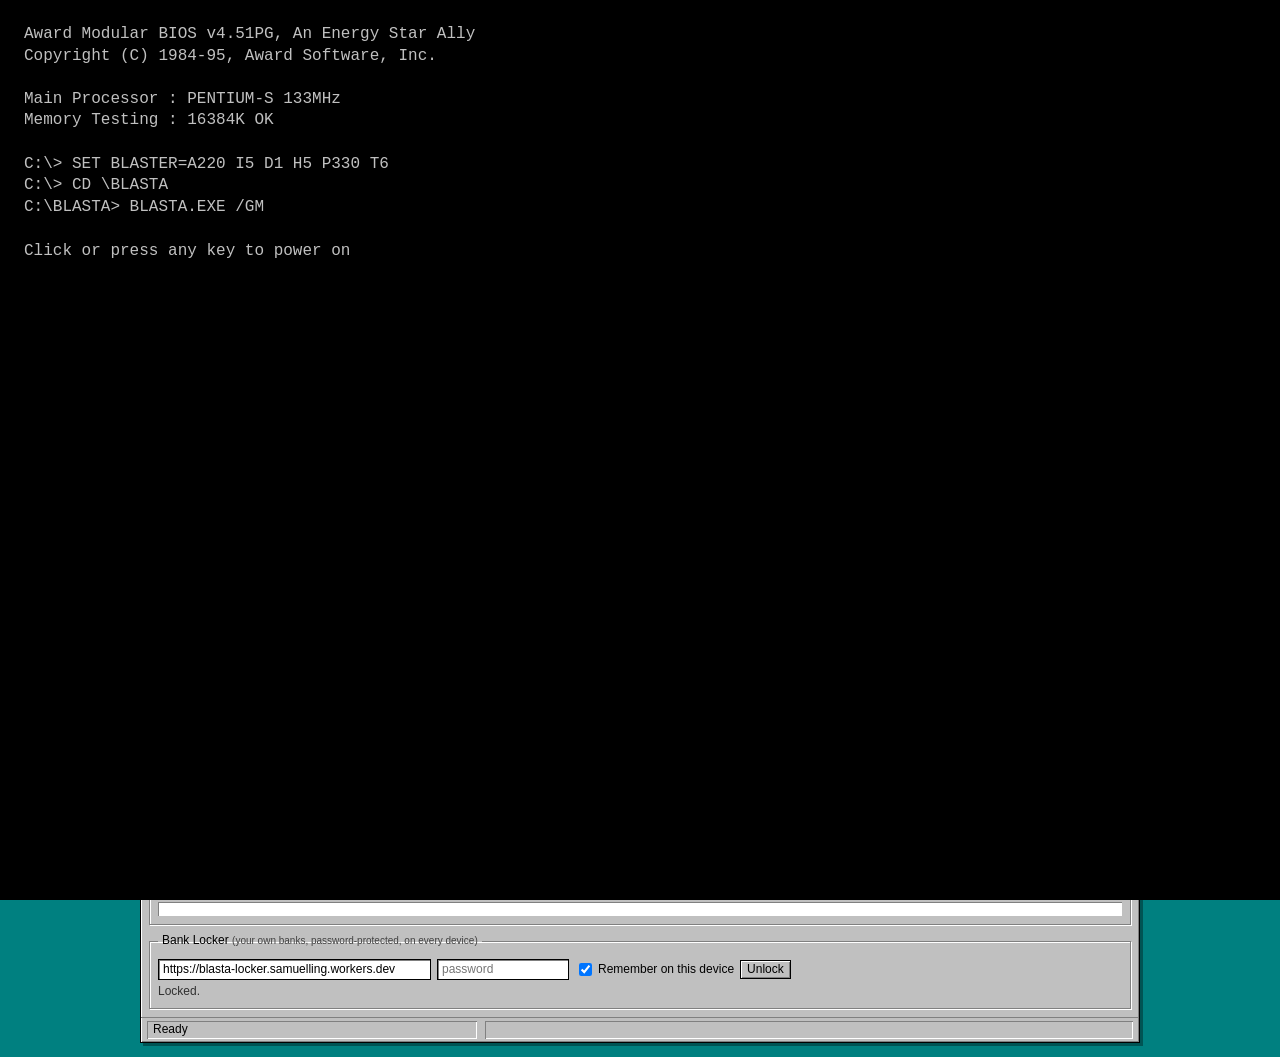
==== apps/blasta/index.html @ db553178 "RetroSynths skeleton: Blasta app, shared machine host, interface, test harness Co-Authored-By: Claud" ====
<!DOCTYPE html>
<html lang="en">
<head>
<meta charset="utf-8">
<meta name="viewport" content="width=device-width, initial-scale=1">
<title>Blasta — General MIDI Time Machine</title>
<link rel="stylesheet" href="css/style.css">
<link rel="icon" href="data:image/svg+xml,%3Csvg xmlns=%22http://www.w3.org/2000/svg%22 viewBox=%220 0 16 16%22%3E%3Crect width=%2216%22 height=%2211%22 fill=%22%231f6b35%22/%3E%3Crect x=%222%22 y=%222%22 width=%227%22 height=%225%22 fill=%22%23111%22/%3E%3Crect x=%222%22 y=%2211%22 width=%2212%22 height=%223%22 fill=%22%23d9a52b%22/%3E%3C/svg%3E">
</head>
<body>

<div id="boot">
  <pre id="bootText"></pre>
  <div id="bootHint">Click or press any key to power on</div>
</div>

<div id="desktop">
  <div class="window" id="win">
    <div class="titlebar">
      <span class="sysbox" title="Blasta">&#9644;</span>
      <span class="title">Blasta — General MIDI Time Machine</span>
      <span class="tbtn">&#9660;</span><span class="tbtn">&#9650;</span>
    </div>
    <div class="menubar">
      <label class="menu" for="fileMidi"><u>F</u>ile…</label>
      <span class="menu" id="menuDemo"><u>D</u>emo</span>
      <span class="menu" id="menuPanic"><u>P</u>anic</span>
      <span class="menu" id="menuAbout"><u>H</u>elp</span>
      <input type="file" id="fileMidi" accept=".mid,.midi,.rmi,.kar" hidden>
    </div>

    <div class="body">
      <!-- ERA -->
      <fieldset class="group era">
        <legend>Sound card</legend>
        <div class="era-top">
          <div class="isa" id="isa">
            <div class="pcb">
              <div class="chip" id="chipLabel">YMF262</div>
              <div class="chip small" id="chip2"></div>
              <div class="jack"></div><div class="jack"></div>
              <div class="silk" id="silk">SOUND BLASTER 16</div>
            </div>
            <div class="edge"></div>
          </div>
          <div class="era-info">
            <div class="era-card" id="eraCard">Sound Blaster 16 · Windows 3.1</div>
            <div class="era-chip" id="eraChip">Yamaha YMF262 · OPL3 · 1992</div>
            <div class="era-spec" id="eraSpec"></div>
            <div class="era-mix" id="eraMix"></div>
          </div>
        </div>
        <input type="range" id="era" min="0" max="3" step="0.01" value="1">
        <div class="ticks">
          <button data-era="0">AdLib<br><small>1989</small></button>
          <button data-era="1">SB16<br><small>1992</small></button>
          <button data-era="2">AWE32<br><small>1994</small></button>
          <button data-era="3">Live!<br><small>1998</small></button>
        </div>
      </fieldset>

      <!-- TRANSPORT -->
      <fieldset class="group transport">
        <legend>Media Player</legend>
        <div class="row">
          <button class="btn" id="btnPlay" title="Play / Pause">&#9654;</button>
          <button class="btn" id="btnStop" title="Stop">&#9632;</button>
          <label class="btn" for="fileMidi" title="Open MIDI file">Open…</label>
          <button class="btn" id="btnDemo">Demo</button>
          <label class="chk"><input type="checkbox" id="chkLoop"> Loop</label>
        </div>
        <div class="row">
          <input type="range" id="seek" min="0" max="1000" value="0">
        </div>
        <div class="row lcd">
          <span id="songTitle">No song loaded</span>
          <span id="songTime">00:00 / 00:00</span>
        </div>
      </fieldset>

      <!-- MIXER -->
      <fieldset class="group mixer">
        <legend>Channels <small>(click to mute · double-click to solo)</small></legend>
        <div id="channels"></div>
      </fieldset>

      <!-- SCOPE + MASTER -->
      <fieldset class="group scopebox">
        <legend>Output</legend>
        <canvas id="scope" width="512" height="96"></canvas>
        <div class="row">
          <label>Volume <input type="range" id="vol" min="0" max="1.5" step="0.01" value="0.8"></label>
          <label class="chk" title="DAC float quantisation is always on; this adds the analog output filter and hiss of the FM cards"><input type="checkbox" id="chkAnalog" checked> Analog grit</label>
        </div>
      </fieldset>

      <!-- KEYBOARD -->
      <fieldset class="group keys">
        <legend>Keyboard <small>(QWERTY: A W S E D F T G Y H U J K · Z/X octave)</small></legend>
        <div class="row">
          <label>Ch <select id="liveCh"></select></label>
          <label>Patch <select id="liveProg"></select></label>
          <label>MIDI in <select id="midiIn"><option value="">(click to enable)</option></select></label>
          <span id="octLabel">Oct 4</span>
        </div>
        <div id="piano"></div>
      </fieldset>

      <!-- BANKS -->
      <fieldset class="group banks">
        <legend>Sound banks</legend>
        <div class="bankrow">
          <span class="bk">FM (AdLib / SB16)</span>
          <span class="bstat" id="stFM">Blasta Original FM</span>
          <label class="btn small" for="fileOP2">Load .OP2…</label>
          <button class="btn small" id="btnFMReset" title="Forget your choice and go back to the site default">Default</button>
          <input type="file" id="fileOP2" accept=".op2" hidden>
        </div>
        <div class="bankrow">
          <span class="bk">AWE32 ROM</span>
          <span class="bstat" id="st2">loading…</span>
          <label class="btn small" for="fileSF2a">Load .SF2…</label>
          <button class="btn small" id="reset2" title="Forget your choice and go back to the site default">Default</button>
          <label class="chk" title="Squeeze the bank into AWE32-ROM shape: 22kHz mono, one velocity layer, sparse multisamples, short loops"><input type="checkbox" id="budget2" checked> ROM budget</label>
          <input type="file" id="fileSF2a" accept=".sf2" hidden>
        </div>
        <div class="bankrow">
          <span class="bk">Live! bank</span>
          <span class="bstat" id="st3">loading…</span>
          <label class="btn small" for="fileSF2b">Load .SF2…</label>
          <button class="btn small" id="reset3" title="Forget your choice and go back to the site default">Default</button>
          <label class="chk" title="Squeeze the bank into early-Live! shape: 32kHz, shorter attacks and loops"><input type="checkbox" id="budget3" checked> ROM budget</label>
          <input type="file" id="fileSF2b" accept=".sf2" hidden>
        </div>
        <div class="progress"><div id="progBar"></div></div>
      </fieldset>

      <!-- LOCKER -->
      <fieldset class="group locker">
        <legend>Bank Locker <small>(your own banks, password-protected, on every device)</small></legend>
        <form class="row" id="lkLogin" autocomplete="on">
          <input id="lkUrl" name="url" type="url" placeholder="https://blasta-locker.YOU.workers.dev" size="36" required>
          <input id="lkPw" name="password" type="password" placeholder="password" autocomplete="current-password" size="16" required>
          <label class="chk"><input type="checkbox" id="lkRemember" checked> Remember on this device</label>
          <button class="btn small" type="submit">Unlock</button>
        </form>
        <div id="lkOpen" hidden>
          <div class="row">
            <label class="btn small" for="lkFile">Upload…</label>
            <input type="file" id="lkFile" accept=".sf2,.op2" multiple hidden>
            <button class="btn small" id="lkRefresh" type="button">Refresh</button>
            <button class="btn small" id="lkLock" type="button">Lock</button>
            <button class="btn small" id="lkPublish" type="button" title="Make the banks in your slots the default sound for every visitor">Publish my slots as site default</button>
            <span id="lkInfo"></span>
          </div>
          <div id="lkList"></div>
        </div>
        <div id="shelf" hidden>
          <div class="shelfhead">Public banks <small>(read-only — load one into your own slots)</small></div>
          <div id="shelfList"></div>
        </div>
        <div class="lkstat" id="lkStat">Locked.</div>
      </fieldset>
    </div>

    <div class="statusbar">
      <span id="status">Ready</span>
      <span id="voices"></span>
    </div>
  </div>
</div>

<div id="about" class="dialog" hidden>
  <div class="window">
    <div class="titlebar"><span class="sysbox">&#9644;</span><span class="title">About Blasta</span></div>
    <div class="body about-body">
      <p><b>Blasta</b> plays General MIDI through four simulated generations of PC sound card. Drag the slider to age a song forward from AdLib FM to Sound Blaster Live!.</p>
      <p><b>FM eras</b> run a cycle-accurate YMF262 emulation (a JavaScript port of <a href="https://github.com/nukeykt/Nuked-OPL3" target="_blank" rel="noopener">Nuked OPL3</a> by Nuke.YKT, LGPL-2.1) at the chip's native 49,716 Hz. It is programmed through its registers like a period driver and fed through a 10-bit floating-point DAC model, with an original patch bank. You can load your own <code>.op2</code> bank (e.g. the free DMXOPL).</p>
      <p><b>Wavetable eras</b> use <a href="https://github.com/mrbumpy409/GeneralUser-GS" target="_blank" rel="noopener">GeneralUser GS</a> by S. Christian Collins (bundled locally under its license), burned down to an AWE32-ROM shape (22kHz mono, single velocity layer, sparse multisamples, tiny loops) or an early-Live! shape. Load your own <code>.sf2</code> into either slot — untick the budget box if it is already a period bank.</p>
      <p>Banks you load are <b>saved in this browser</b> and come back automatically next time. <b>Default</b> forgets them. Unlock your <b>Bank Locker</b> (a private Cloudflare store, see <code>locker/README.md</code>) and they're also uploaded behind your password and follow you to every device.</p>
      <p>Drop <code>.mid</code>, <code>.sf2</code> or <code>.op2</code> files anywhere on the window.</p>
      <p class="fine">No Creative, E-mu, Yamaha or Microsoft data is included. Sound Blaster, AWE32 and Live! are trademarks of Creative Technology; names are used only to describe the eras being evoked.</p>
      <div class="row right"><button class="btn" id="aboutOK">OK</button></div>
    </div>
  </div>
</div>

<script type="module" src="js/main.js"></script>
</body>
</html>
---- apps/blasta/css/style.css ----
[hidden] { display: none !important; }
:root {
  --face: #c0c0c0; --hi: #ffffff; --lo: #808080; --dk: #000000; --title: #000080;
  --desk: #008080; --lcd: #0c1a0c; --lcdfg: #4cff6a;
  --ui: "MS Sans Serif", "Microsoft Sans Serif", Tahoma, Verdana, "Segoe UI", sans-serif;
}
* { box-sizing: border-box; }
html, body { margin: 0; height: 100%; }
body { background: var(--desk); font: 12px/1.3 var(--ui); color: #000; -webkit-font-smoothing: none; }
button, select, input { font: inherit; }

/* ---------- boot ---------- */
#boot { position: fixed; inset: 0; background: #000; color: #c0c0c0; z-index: 100; padding: 24px; cursor: pointer;
  font: 16px/1.35 "Perfect DOS VGA 437", "Lucida Console", "Courier New", monospace; }
#boot pre { margin: 0; white-space: pre-wrap; font: inherit; }
#bootHint { margin-top: 1.4em; animation: blink 1s steps(1) infinite; }
@keyframes blink { 50% { opacity: 0; } }
#boot.gone { display: none; }

/* ---------- window chrome ---------- */
#desktop { min-height: 100%; padding: 14px; display: flex; justify-content: center; align-items: flex-start; }
.window { background: var(--face); border: 1px solid var(--dk); box-shadow: inset 1px 1px var(--hi), inset -1px -1px var(--lo), 3px 3px 0 rgba(0,0,0,.35);
  width: 100%; max-width: 1000px; }
.titlebar { background: var(--title); color: #fff; display: flex; align-items: center; height: 22px; font-weight: bold; user-select: none; }
.titlebar .title { flex: 1; text-align: center; letter-spacing: .3px; }
.sysbox, .tbtn { width: 22px; height: 20px; margin: 1px; background: var(--face); color: #000; display: inline-flex; align-items: center; justify-content: center;
  box-shadow: inset 1px 1px var(--hi), inset -1px -1px var(--lo); font-size: 10px; }
.menubar { background: #fff; border-bottom: 1px solid var(--dk); padding: 2px 4px; display: flex; gap: 2px; }
.menu { padding: 1px 8px; cursor: pointer; }
.menu:hover { background: var(--title); color: #fff; }
.body { padding: 8px; display: grid; gap: 8px; grid-template-columns: 1fr 1fr; }
.statusbar { display: flex; justify-content: space-between; gap: 8px; padding: 3px 6px; border-top: 1px solid var(--lo); }
.statusbar span { box-shadow: inset 1px 1px var(--lo), inset -1px -1px var(--hi); padding: 1px 6px; flex: 1; }
.statusbar #voices { flex: 2; text-align: right; font-family: "Lucida Console", monospace; font-size: 11px; }

fieldset.group { border: 1px solid var(--lo); box-shadow: 1px 1px var(--hi), inset 1px 1px var(--hi); margin: 0; padding: 6px 8px 8px; min-width: 0; }
legend { padding: 0 4px; }
legend small { color: #404040; }
.row { display: flex; align-items: center; gap: 6px; flex-wrap: wrap; margin: 4px 0; }
.row.right { justify-content: flex-end; }

.btn, .ticks button { background: var(--face); border: 1px solid var(--dk); box-shadow: inset 1px 1px var(--hi), inset -1px -1px var(--lo);
  padding: 3px 10px; min-width: 32px; cursor: pointer; display: inline-block; text-align: center; color: #000; }
.btn:active, .btn.on, .ticks button:active, .ticks button.on { box-shadow: inset 1px 1px var(--lo), inset -1px -1px var(--hi); padding: 4px 9px 2px 11px; }
.btn.small { padding: 1px 6px; }
.chk { display: inline-flex; align-items: center; gap: 3px; }
select { background: #fff; border: 1px solid var(--dk); box-shadow: inset 1px 1px var(--lo); }

/* ---------- era ---------- */
.era { grid-column: 1 / -1; }
.era-top { display: flex; gap: 14px; align-items: center; }
.isa { width: 230px; flex: none; }
.pcb { position: relative; height: 92px; background: linear-gradient(#1f6b35, #175a2b); border: 1px solid #0b3317; border-radius: 3px 3px 0 0;
  box-shadow: inset 0 0 0 2px rgba(255,255,255,.05); overflow: hidden; transition: background .4s; }
.pcb::before { content: ""; position: absolute; inset: 0; background-image: repeating-linear-gradient(90deg, transparent 0 13px, rgba(255,220,120,.12) 13px 14px),
  repeating-linear-gradient(0deg, transparent 0 17px, rgba(255,220,120,.08) 17px 18px); }
.chip { position: absolute; left: 22px; top: 18px; width: 82px; height: 40px; background: #1b1b1b; color: #ddd; font: bold 10px "Lucida Console", monospace;
  display: flex; align-items: center; justify-content: center; border-radius: 2px; box-shadow: 0 0 0 1px #000, 2px 2px 0 rgba(0,0,0,.4); text-align: center; }
.chip::before, .chip::after { content: ""; position: absolute; left: 4px; right: 4px; height: 3px; background: repeating-linear-gradient(90deg, #c9c9c9 0 3px, transparent 3px 7px); }
.chip::before { top: -4px; } .chip::after { bottom: -4px; }
.chip.small { left: 120px; top: 24px; width: 46px; height: 26px; font-size: 8px; }
.chip.small:empty { display: none; }
.jack { position: absolute; right: 6px; width: 14px; height: 14px; border-radius: 50%; background: radial-gradient(#000 35%, #777 40%, #333 70%); }
.jack:nth-of-type(3) { top: 14px; } .jack:nth-of-type(4) { top: 36px; }
.silk { position: absolute; left: 10px; bottom: 6px; color: #f4f1d0; font: bold 10px "Lucida Console", monospace; letter-spacing: 1px; opacity: .85; }
.edge { height: 10px; margin: 0 40px 0 26px; background: repeating-linear-gradient(90deg, #d9a52b 0 5px, #175a2b 5px 7px); border-radius: 0 0 2px 2px; }
.era-info { flex: 1; min-width: 0; }
.era-card { font-size: 18px; font-weight: bold; }
.era-chip { font-size: 13px; margin-top: 2px; }
.era-spec { color: #303030; margin-top: 4px; }
.era-mix { color: var(--title); margin-top: 4px; min-height: 1.3em; }
#era { width: 100%; margin: 10px 0 2px; accent-color: var(--title); height: 22px; }
.ticks { display: grid; grid-template-columns: repeat(4, 1fr); gap: 6px; }
.ticks button { padding: 3px 4px; line-height: 1.1; }
.ticks small { color: #404040; }

/* ---------- transport ---------- */
#seek { width: 100%; accent-color: var(--title); }
.lcd { background: var(--lcd); color: var(--lcdfg); font: 13px "Lucida Console", "Courier New", monospace; padding: 5px 8px; justify-content: space-between;
  box-shadow: inset 1px 1px var(--lo), inset -1px -1px var(--hi); }
#songTitle { overflow: hidden; white-space: nowrap; text-overflow: ellipsis; max-width: 70%; }

/* ---------- mixer ---------- */
.mixer { grid-row: span 2; }
#channels { display: grid; gap: 2px; }
.chrow { display: grid; grid-template-columns: 22px 1fr 90px; align-items: center; gap: 6px; padding: 1px 3px; cursor: pointer; user-select: none; }
.chrow:hover { background: #d4d4d4; }
.chrow .num { font-family: "Lucida Console", monospace; text-align: right; }
.chrow .nm { overflow: hidden; white-space: nowrap; text-overflow: ellipsis; }
.chrow .mt { height: 9px; background: #000; box-shadow: inset 1px 1px var(--lo); position: relative; }
.chrow .mt i { position: absolute; left: 0; top: 1px; bottom: 1px; width: 0; background: linear-gradient(90deg, #20d020 0 70%, #e0e020 70% 88%, #f03020 88%); }
.chrow.idle .nm { color: #8a8a8a; }
.chrow.muted { color: #808080; } .chrow.muted .mt i { opacity: .25; }
.chrow.solo .num { background: var(--title); color: #fff; }

/* ---------- scope ---------- */
#scope { width: 100%; height: 96px; background: #000; display: block; box-shadow: inset 1px 1px var(--lo); image-rendering: pixelated; }
.scopebox label { display: inline-flex; align-items: center; gap: 4px; }

/* ---------- keys ---------- */
.keys { grid-column: 1 / -1; }
#piano { position: relative; height: 104px; margin-top: 4px; user-select: none; touch-action: none; display: flex; }
#piano .w { flex: 1; background: #fff; border: 1px solid #000; border-right: none; height: 100%; box-shadow: inset -1px -2px #bbb; }
#piano .w:last-child { border-right: 1px solid #000; }
#piano .b { position: absolute; top: 0; height: 58%; background: #111; border: 1px solid #000; z-index: 2; box-shadow: inset 1px 1px #555; }
#piano .down { background: #8c8cff !important; }
#octLabel { font-family: "Lucida Console", monospace; }

/* ---------- banks ---------- */
.banks { grid-column: 1 / -1; }
.bankrow { display: grid; grid-template-columns: 120px 1fr auto auto auto; gap: 8px; align-items: center; padding: 3px 0; }
.bankrow .bk { font-weight: bold; }
.bstat { font-family: "Lucida Console", monospace; font-size: 11px; background: #fff; padding: 2px 6px; box-shadow: inset 1px 1px var(--lo), inset -1px -1px var(--hi);
  overflow: hidden; white-space: nowrap; text-overflow: ellipsis; min-width: 0; }
.progress { height: 14px; margin-top: 6px; background: #fff; box-shadow: inset 1px 1px var(--lo), inset -1px -1px var(--hi); padding: 2px; }
#progBar { height: 100%; width: 0; background: repeating-linear-gradient(90deg, var(--title) 0 9px, transparent 9px 11px); transition: width .2s; }

/* ---------- dialog ---------- */
.dialog { position: fixed; inset: 0; background: rgba(0,0,0,.25); display: flex; align-items: center; justify-content: center; z-index: 50; padding: 14px; }
.dialog[hidden] { display: none; }
.dialog .window { max-width: 520px; }
.about-body { display: block; }
.about-body p { margin: 0 0 8px; }
.fine { color: #404040; font-size: 11px; }
code { font-family: "Lucida Console", monospace; }

body.dragging .window#win { outline: 3px dashed var(--title); }

@media (max-width: 760px) {
  #desktop { padding: 0; }
  .body { grid-template-columns: 1fr; }
  .mixer { grid-row: auto; }
  .keys { grid-column: 1; }
  .isa { width: 150px; }
  .pcb { height: 70px; }
  .chip { left: 10px; top: 12px; width: 70px; height: 32px; font-size: 9px; }
  .chip.small { left: 88px; top: 16px; width: 34px; height: 22px; font-size: 7px; }
  .silk { font-size: 8px; }
  .era-card { font-size: 15px; }
  .bankrow { grid-template-columns: 1fr auto; }
  .bankrow .bstat { grid-column: 1 / -1; order: 3; }
}

/* ---------- locker ---------- */
.locker { grid-column: 1 / -1; }
.locker input[type=url], .locker input[type=password] { background: #fff; border: 1px solid var(--dk); box-shadow: inset 1px 1px var(--lo); padding: 2px 4px; min-width: 0; }
#lkList { background: #fff; box-shadow: inset 1px 1px var(--lo), inset -1px -1px var(--hi); max-height: 180px; overflow: auto; }
.lkrow { display: grid; grid-template-columns: 1fr 70px 110px auto; gap: 8px; align-items: center; padding: 2px 6px; font-family: "Lucida Console", monospace; font-size: 11px; }
.lkrow:nth-child(even) { background: #f0f0f0; }
.lkname { overflow: hidden; white-space: nowrap; text-overflow: ellipsis; }
.lksize { text-align: right; } .lkin { color: var(--title); }
.lkbtns { display: flex; gap: 3px; }
.lkempty { padding: 6px; color: #606060; }
.lkstat { margin-top: 4px; color: #303030; min-height: 1.3em; }
#lkInfo { color: #404040; }
@media (max-width: 760px) {
  .lkrow { grid-template-columns: 1fr auto; }
  .lkrow .lkin { grid-column: 1; } .lkrow .lkbtns { grid-column: 2; grid-row: 1 / span 2; }
  .locker input[type=url] { width: 100%; }
}

.lkrow { grid-template-columns: 1fr 70px 120px auto auto; }
.lkpub { font-family: var(--ui); }
#shelfList { background: #fff; box-shadow: inset 1px 1px var(--lo), inset -1px -1px var(--hi); max-height: 180px; overflow: auto; }
#shelfList .lkrow { grid-template-columns: 1fr 70px 150px auto; }
.shelfhead { margin: 8px 0 3px; font-weight: bold; }
.shelfhead small { font-weight: normal; color: #404040; }
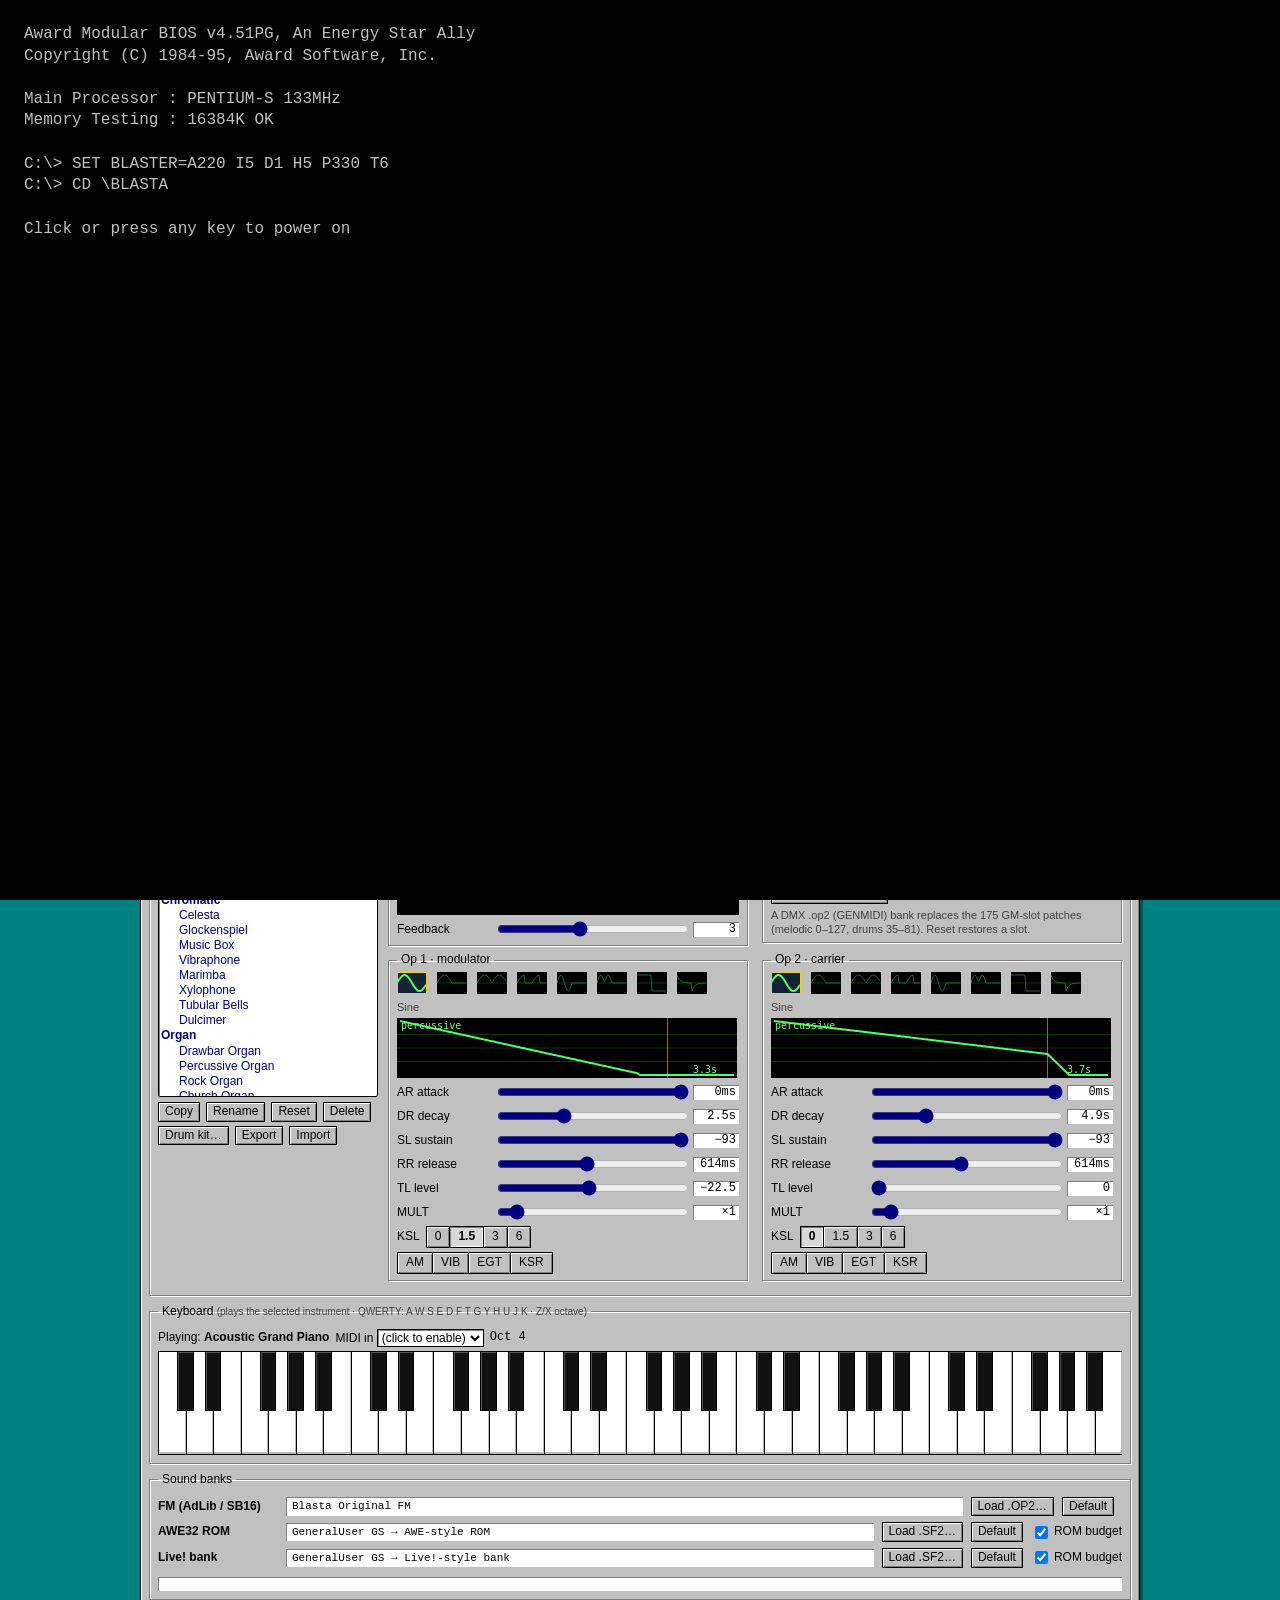
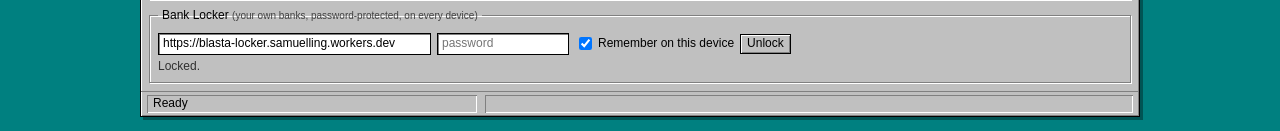
==== commit d76801ea: "Blasta rebuilt on the machine framework: OPL2/OPL3/AWE32/Live! machines with native voices, OPL patc" ====
--- a/apps/blasta/index.html
+++ b/apps/blasta/index.html
@@ -4,23 +4,17 @@
 <meta charset="utf-8">
 <meta name="viewport" content="width=device-width, initial-scale=1">
 <title>Blasta — General MIDI Time Machine</title>
-<link rel="stylesheet" href="css/style.css">
+<link rel="stylesheet" href="../../common/app.css">
+<link rel="stylesheet" href="css/blasta.css">
 <link rel="icon" href="data:image/svg+xml,%3Csvg xmlns=%22http://www.w3.org/2000/svg%22 viewBox=%220 0 16 16%22%3E%3Crect width=%2216%22 height=%2211%22 fill=%22%231f6b35%22/%3E%3Crect x=%222%22 y=%222%22 width=%227%22 height=%225%22 fill=%22%23111%22/%3E%3Crect x=%222%22 y=%2211%22 width=%2212%22 height=%223%22 fill=%22%23d9a52b%22/%3E%3C/svg%3E">
 </head>
-<body>
-
-<div id="boot">
-  <pre id="bootText"></pre>
-  <div id="bootHint">Click or press any key to power on</div>
-</div>
+<body data-group="blasta" data-title="Blasta" data-ext="../../apps/blasta/js/blasta-ext.js">
+
+<div id="boot"><pre id="bootText"></pre><div id="bootHint">Click or press any key to power on</div></div>
 
 <div id="desktop">
   <div class="window" id="win">
-    <div class="titlebar">
-      <span class="sysbox" title="Blasta">&#9644;</span>
-      <span class="title">Blasta — General MIDI Time Machine</span>
-      <span class="tbtn">&#9660;</span><span class="tbtn">&#9650;</span>
-    </div>
+    <div class="titlebar"><span class="sysbox" title="Blasta">&#9644;</span><span class="title">Blasta — General MIDI Time Machine</span><span class="tbtn">&#9660;</span><span class="tbtn">&#9650;</span></div>
     <div class="menubar">
       <label class="menu" for="fileMidi"><u>F</u>ile…</label>
       <span class="menu" id="menuDemo"><u>D</u>emo</span>
@@ -28,10 +22,9 @@
       <span class="menu" id="menuAbout"><u>H</u>elp</span>
       <input type="file" id="fileMidi" accept=".mid,.midi,.rmi,.kar" hidden>
     </div>
-
     <div class="body">
-      <!-- ERA -->
-      <fieldset class="group era">
+      <!-- ERA: the four sound cards; the slider crossfades between neighbours -->
+      <fieldset class="group machine era">
         <legend>Sound card</legend>
         <div class="era-top">
           <div class="isa" id="isa">
@@ -43,23 +36,25 @@
             </div>
             <div class="edge"></div>
           </div>
-          <div class="era-info">
-            <div class="era-card" id="eraCard">Sound Blaster 16 · Windows 3.1</div>
-            <div class="era-chip" id="eraChip">Yamaha YMF262 · OPL3 · 1992</div>
-            <div class="era-spec" id="eraSpec"></div>
+          <div class="minfo era-info">
+            <div class="plate" id="plate" hidden></div>
+            <div class="mname" id="mName"></div>
+            <div class="mchip" id="mChip"></div>
+            <div class="mspec" id="mSpec"></div>
             <div class="era-mix" id="eraMix"></div>
-          </div>
-        </div>
-        <input type="range" id="era" min="0" max="3" step="0.01" value="1">
+            <div id="mopts"></div>
+          </div>
+        </div>
+        <input type="range" id="era" min="0" max="3" step="0.01" value="1" aria-label="Sound card era">
         <div class="ticks">
-          <button data-era="0">AdLib<br><small>1989</small></button>
-          <button data-era="1">SB16<br><small>1992</small></button>
-          <button data-era="2">AWE32<br><small>1994</small></button>
-          <button data-era="3">Live!<br><small>1998</small></button>
-        </div>
-      </fieldset>
-
-      <!-- TRANSPORT -->
+          <button data-era="0" type="button">AdLib<br><small>1989</small></button>
+          <button data-era="1" type="button">SB16<br><small>1992</small></button>
+          <button data-era="2" type="button">AWE32<br><small>1994</small></button>
+          <button data-era="3" type="button">Live!<br><small>1998</small></button>
+        </div>
+        <div class="mpick" id="mpick" hidden></div>
+      </fieldset>
+
       <fieldset class="group transport">
         <legend>Media Player</legend>
         <div class="row">
@@ -69,37 +64,57 @@
           <button class="btn" id="btnDemo">Demo</button>
           <label class="chk"><input type="checkbox" id="chkLoop"> Loop</label>
         </div>
-        <div class="row">
-          <input type="range" id="seek" min="0" max="1000" value="0">
-        </div>
-        <div class="row lcd">
-          <span id="songTitle">No song loaded</span>
-          <span id="songTime">00:00 / 00:00</span>
-        </div>
-      </fieldset>
-
-      <!-- MIXER -->
-      <fieldset class="group mixer">
-        <legend>Channels <small>(click to mute · double-click to solo)</small></legend>
-        <div id="channels"></div>
-      </fieldset>
-
-      <!-- SCOPE + MASTER -->
+        <div class="row"><input type="range" id="seek" min="0" max="1000" value="0"></div>
+        <div class="row lcd"><span id="songTitle">No song loaded</span><span id="songTime">00:00 / 00:00</span></div>
+      </fieldset>
+
       <fieldset class="group scopebox">
         <legend>Output</legend>
         <canvas id="scope" width="512" height="96"></canvas>
+        <div class="row"><label>Volume <input type="range" id="vol" min="0" max="1.5" step="0.01" value="0.8"></label></div>
+      </fieldset>
+
+      <fieldset class="group voices">
+        <legend>Voices <small>(the card's real channels · click to mute · double-click to solo)</small></legend>
+        <div id="voiceRows"></div>
+      </fieldset>
+
+      <fieldset class="group arrangerbox">
+        <legend>Arranger <small>(how the MIDI file lands on this card)</small></legend>
+        <div id="arrRows"></div>
+        <div class="row"><button class="btn small" id="arrReset" type="button">All Auto</button><span class="ed-note" id="arrNote"></span></div>
+      </fieldset>
+
+      <fieldset class="group instruments">
+        <legend>Instruments</legend>
+        <div class="inst-wrap">
+          <div class="inst-side">
+            <select id="instList" size="18"></select>
+            <div class="row">
+              <button class="btn small" id="instCopy" type="button" title="Make an editable copy">Copy</button>
+              <button class="btn small" id="instRename" type="button">Rename</button>
+              <button class="btn small" id="instReset" type="button" title="Restore the factory preset">Reset</button>
+              <button class="btn small" id="instDelete" type="button">Delete</button>
+            </div>
+            <div class="row">
+              <button class="btn small" id="kitBtn" type="button">Drum kit…</button>
+              <button class="btn small" id="instExport" type="button" title="Save this card's instruments to a file">Export</button>
+              <label class="btn small" for="instImport">Import</label>
+              <input type="file" id="instImport" accept=".json" hidden>
+            </div>
+          </div>
+          <div>
+            <div class="inst-head"><b id="instName"></b><span class="kindtag" id="instKind"></span><span class="ed-note" id="instUse"></span></div>
+            <div id="instEditor"></div>
+            <div id="kitPanel" hidden></div>
+          </div>
+        </div>
+      </fieldset>
+
+      <fieldset class="group keys">
+        <legend>Keyboard <small>(plays the selected instrument · QWERTY: A W S E D F T G Y H U J K · Z/X octave)</small></legend>
         <div class="row">
-          <label>Volume <input type="range" id="vol" min="0" max="1.5" step="0.01" value="0.8"></label>
-          <label class="chk" title="DAC float quantisation is always on; this adds the analog output filter and hiss of the FM cards"><input type="checkbox" id="chkAnalog" checked> Analog grit</label>
-        </div>
-      </fieldset>
-
-      <!-- KEYBOARD -->
-      <fieldset class="group keys">
-        <legend>Keyboard <small>(QWERTY: A W S E D F T G Y H U J K · Z/X octave)</small></legend>
-        <div class="row">
-          <label>Ch <select id="liveCh"></select></label>
-          <label>Patch <select id="liveProg"></select></label>
+          <span>Playing: <b id="kbInst"></b></span>
           <label>MIDI in <select id="midiIn"><option value="">(click to enable)</option></select></label>
           <span id="octLabel">Oct 4</span>
         </div>
@@ -113,22 +128,22 @@
           <span class="bk">FM (AdLib / SB16)</span>
           <span class="bstat" id="stFM">Blasta Original FM</span>
           <label class="btn small" for="fileOP2">Load .OP2…</label>
-          <button class="btn small" id="btnFMReset" title="Forget your choice and go back to the site default">Default</button>
+          <button class="btn small" id="btnFMReset" type="button" title="Forget your choice and go back to the site default">Default</button>
           <input type="file" id="fileOP2" accept=".op2" hidden>
         </div>
         <div class="bankrow">
           <span class="bk">AWE32 ROM</span>
-          <span class="bstat" id="st2">loading…</span>
+          <span class="bstat" id="st2">GeneralUser GS → AWE-style ROM</span>
           <label class="btn small" for="fileSF2a">Load .SF2…</label>
-          <button class="btn small" id="reset2" title="Forget your choice and go back to the site default">Default</button>
+          <button class="btn small" id="reset2" type="button" title="Forget your choice and go back to the site default">Default</button>
           <label class="chk" title="Squeeze the bank into AWE32-ROM shape: 22kHz mono, one velocity layer, sparse multisamples, short loops"><input type="checkbox" id="budget2" checked> ROM budget</label>
           <input type="file" id="fileSF2a" accept=".sf2" hidden>
         </div>
         <div class="bankrow">
           <span class="bk">Live! bank</span>
-          <span class="bstat" id="st3">loading…</span>
+          <span class="bstat" id="st3">GeneralUser GS → Live!-style bank</span>
           <label class="btn small" for="fileSF2b">Load .SF2…</label>
-          <button class="btn small" id="reset3" title="Forget your choice and go back to the site default">Default</button>
+          <button class="btn small" id="reset3" type="button" title="Forget your choice and go back to the site default">Default</button>
           <label class="chk" title="Squeeze the bank into early-Live! shape: 32kHz, shorter attacks and loops"><input type="checkbox" id="budget3" checked> ROM budget</label>
           <input type="file" id="fileSF2b" accept=".sf2" hidden>
         </div>
@@ -162,11 +177,7 @@
         <div class="lkstat" id="lkStat">Locked.</div>
       </fieldset>
     </div>
-
-    <div class="statusbar">
-      <span id="status">Ready</span>
-      <span id="voices"></span>
-    </div>
+    <div class="statusbar"><span id="status">Ready</span><span id="voices"></span></div>
   </div>
 </div>
 
@@ -174,10 +185,11 @@
   <div class="window">
     <div class="titlebar"><span class="sysbox">&#9644;</span><span class="title">About Blasta</span></div>
     <div class="body about-body">
-      <p><b>Blasta</b> plays General MIDI through four simulated generations of PC sound card. Drag the slider to age a song forward from AdLib FM to Sound Blaster Live!.</p>
-      <p><b>FM eras</b> run a cycle-accurate YMF262 emulation (a JavaScript port of <a href="https://github.com/nukeykt/Nuked-OPL3" target="_blank" rel="noopener">Nuked OPL3</a> by Nuke.YKT, LGPL-2.1) at the chip's native 49,716 Hz. It is programmed through its registers like a period driver and fed through a 10-bit floating-point DAC model, with an original patch bank. You can load your own <code>.op2</code> bank (e.g. the free DMXOPL).</p>
-      <p><b>Wavetable eras</b> use <a href="https://github.com/mrbumpy409/GeneralUser-GS" target="_blank" rel="noopener">GeneralUser GS</a> by S. Christian Collins (bundled locally under its license), burned down to an AWE32-ROM shape (22kHz mono, single velocity layer, sparse multisamples, tiny loops) or an early-Live! shape. Load your own <code>.sf2</code> into either slot — untick the budget box if it is already a period bank.</p>
-      <p>Banks you load are <b>saved in this browser</b> and come back automatically next time. <b>Default</b> forgets them. Unlock your <b>Bank Locker</b> (a private Cloudflare store, see <code>locker/README.md</code>) and they're also uploaded behind your password and follow you to every device.</p>
+      <p><b>Blasta</b> plays General MIDI through four simulated generations of PC sound card. Drag the slider to age a song forward from AdLib FM to Sound Blaster Live! — neighbouring cards crossfade.</p>
+      <p>Each card has its <b>own</b> voices and instruments: the FM cards play an OPL patch bank you can edit operator by operator (2-op, OP2 double voices and true OPL3 4-op); the wavetable cards play the loaded SoundFont's own presets, with your generator edits layered on top. The <b>Arranger</b> shows where each MIDI part lands — leave it on Auto or pick any instrument and voice.</p>
+      <p><b>FM eras</b> run a cycle-accurate YMF262 emulation (a JavaScript port of <a href="https://github.com/nukeykt/Nuked-OPL3" target="_blank" rel="noopener">Nuked OPL3</a> by Nuke.YKT, LGPL-2.1) at the chip's native 49,716 Hz, programmed through its registers like a period driver and fed through a floating-point DAC model, with an original patch bank. Load your own <code>.op2</code> bank (e.g. the free DMXOPL).</p>
+      <p><b>Wavetable eras</b> use <a href="https://github.com/mrbumpy409/GeneralUser-GS" target="_blank" rel="noopener">GeneralUser GS</a> by S. Christian Collins (bundled locally under its license), burned down to an AWE32-ROM shape or an early-Live! shape. Load your own <code>.sf2</code> into either slot — untick the budget box if it is already a period bank.</p>
+      <p>Banks you load are <b>saved in this browser</b> and come back next time. <b>Default</b> forgets them. Unlock your <b>Bank Locker</b> (a private Cloudflare store, see <code>locker/README.md</code>) and they're also uploaded behind your password and follow you to every device.</p>
       <p>Drop <code>.mid</code>, <code>.sf2</code> or <code>.op2</code> files anywhere on the window.</p>
       <p class="fine">No Creative, E-mu, Yamaha or Microsoft data is included. Sound Blaster, AWE32 and Live! are trademarks of Creative Technology; names are used only to describe the eras being evoked.</p>
       <div class="row right"><button class="btn" id="aboutOK">OK</button></div>
@@ -185,6 +197,6 @@
   </div>
 </div>
 
-<script type="module" src="js/main.js"></script>
+<script type="module" src="../../common/machine-app.js"></script>
 </body>
 </html>
--- a/common/app.css
+++ b/common/app.css
@@ -0,0 +1,262 @@
+[hidden] { display: none !important; }
+:root {
+  --face: #c0c0c0; --hi: #ffffff; --lo: #808080; --dk: #000000; --title: #000080;
+  --desk: #008080; --lcd: #0c1a0c; --lcdfg: #4cff6a;
+  --ui: "MS Sans Serif", "Microsoft Sans Serif", Tahoma, Verdana, "Segoe UI", sans-serif;
+}
+* { box-sizing: border-box; }
+html, body { margin: 0; height: 100%; }
+body { background: var(--desk); font: 12px/1.3 var(--ui); color: #000; -webkit-font-smoothing: none; }
+button, select, input { font: inherit; }
+
+/* ---------- boot ---------- */
+#boot { position: fixed; inset: 0; background: #000; color: #c0c0c0; z-index: 100; padding: 24px; cursor: pointer;
+  font: 16px/1.35 "Perfect DOS VGA 437", "Lucida Console", "Courier New", monospace; }
+#boot pre { margin: 0; white-space: pre-wrap; font: inherit; }
+#bootHint { margin-top: 1.4em; animation: blink 1s steps(1) infinite; }
+@keyframes blink { 50% { opacity: 0; } }
+#boot.gone { display: none; }
+
+/* ---------- window chrome ---------- */
+#desktop { min-height: 100%; padding: 14px; display: flex; justify-content: center; align-items: flex-start; }
+.window { background: var(--face); border: 1px solid var(--dk); box-shadow: inset 1px 1px var(--hi), inset -1px -1px var(--lo), 3px 3px 0 rgba(0,0,0,.35);
+  width: 100%; max-width: 1000px; }
+.titlebar { background: var(--title); color: #fff; display: flex; align-items: center; height: 22px; font-weight: bold; user-select: none; }
+.titlebar .title { flex: 1; text-align: center; letter-spacing: .3px; }
+.sysbox, .tbtn { width: 22px; height: 20px; margin: 1px; background: var(--face); color: #000; display: inline-flex; align-items: center; justify-content: center;
+  box-shadow: inset 1px 1px var(--hi), inset -1px -1px var(--lo); font-size: 10px; }
+.menubar { background: #fff; border-bottom: 1px solid var(--dk); padding: 2px 4px; display: flex; gap: 2px; }
+.menu { padding: 1px 8px; cursor: pointer; }
+.menu:hover { background: var(--title); color: #fff; }
+.body { padding: 8px; display: grid; gap: 8px; grid-template-columns: 1fr 1fr; }
+.statusbar { display: flex; justify-content: space-between; gap: 8px; padding: 3px 6px; border-top: 1px solid var(--lo); }
+.statusbar span { box-shadow: inset 1px 1px var(--lo), inset -1px -1px var(--hi); padding: 1px 6px; flex: 1; }
+.statusbar #voices { flex: 2; text-align: right; font-family: "Lucida Console", monospace; font-size: 11px; }
+
+fieldset.group { border: 1px solid var(--lo); box-shadow: 1px 1px var(--hi), inset 1px 1px var(--hi); margin: 0; padding: 6px 8px 8px; min-width: 0; }
+legend { padding: 0 4px; }
+legend small { color: #404040; }
+.row { display: flex; align-items: center; gap: 6px; flex-wrap: wrap; margin: 4px 0; }
+.row.right { justify-content: flex-end; }
+
+.btn, .ticks button { background: var(--face); border: 1px solid var(--dk); box-shadow: inset 1px 1px var(--hi), inset -1px -1px var(--lo);
+  padding: 3px 10px; min-width: 32px; cursor: pointer; display: inline-block; text-align: center; color: #000; }
+.btn:active, .btn.on, .ticks button:active, .ticks button.on { box-shadow: inset 1px 1px var(--lo), inset -1px -1px var(--hi); padding: 4px 9px 2px 11px; }
+.btn.small { padding: 1px 6px; }
+.chk { display: inline-flex; align-items: center; gap: 3px; }
+select { background: #fff; border: 1px solid var(--dk); box-shadow: inset 1px 1px var(--lo); }
+
+/* ---------- era ---------- */
+.era { grid-column: 1 / -1; }
+.era-top { display: flex; gap: 14px; align-items: center; }
+.isa { width: 230px; flex: none; }
+.pcb { position: relative; height: 92px; background: linear-gradient(#1f6b35, #175a2b); border: 1px solid #0b3317; border-radius: 3px 3px 0 0;
+  box-shadow: inset 0 0 0 2px rgba(255,255,255,.05); overflow: hidden; transition: background .4s; }
+.pcb::before { content: ""; position: absolute; inset: 0; background-image: repeating-linear-gradient(90deg, transparent 0 13px, rgba(255,220,120,.12) 13px 14px),
+  repeating-linear-gradient(0deg, transparent 0 17px, rgba(255,220,120,.08) 17px 18px); }
+.chip { position: absolute; left: 22px; top: 18px; width: 82px; height: 40px; background: #1b1b1b; color: #ddd; font: bold 10px "Lucida Console", monospace;
+  display: flex; align-items: center; justify-content: center; border-radius: 2px; box-shadow: 0 0 0 1px #000, 2px 2px 0 rgba(0,0,0,.4); text-align: center; }
+.chip::before, .chip::after { content: ""; position: absolute; left: 4px; right: 4px; height: 3px; background: repeating-linear-gradient(90deg, #c9c9c9 0 3px, transparent 3px 7px); }
+.chip::before { top: -4px; } .chip::after { bottom: -4px; }
+.chip.small { left: 120px; top: 24px; width: 46px; height: 26px; font-size: 8px; }
+.chip.small:empty { display: none; }
+.jack { position: absolute; right: 6px; width: 14px; height: 14px; border-radius: 50%; background: radial-gradient(#000 35%, #777 40%, #333 70%); }
+.jack:nth-of-type(3) { top: 14px; } .jack:nth-of-type(4) { top: 36px; }
+.silk { position: absolute; left: 10px; bottom: 6px; color: #f4f1d0; font: bold 10px "Lucida Console", monospace; letter-spacing: 1px; opacity: .85; }
+.edge { height: 10px; margin: 0 40px 0 26px; background: repeating-linear-gradient(90deg, #d9a52b 0 5px, #175a2b 5px 7px); border-radius: 0 0 2px 2px; }
+.era-info { flex: 1; min-width: 0; }
+.era-card { font-size: 18px; font-weight: bold; }
+.era-chip { font-size: 13px; margin-top: 2px; }
+.era-spec { color: #303030; margin-top: 4px; }
+.era-mix { color: var(--title); margin-top: 4px; min-height: 1.3em; }
+#era { width: 100%; margin: 10px 0 2px; accent-color: var(--title); height: 22px; }
+.ticks { display: grid; grid-template-columns: repeat(4, 1fr); gap: 6px; }
+.ticks button { padding: 3px 4px; line-height: 1.1; }
+.ticks small { color: #404040; }
+
+/* ---------- transport ---------- */
+#seek { width: 100%; accent-color: var(--title); }
+.lcd { background: var(--lcd); color: var(--lcdfg); font: 13px "Lucida Console", "Courier New", monospace; padding: 5px 8px; justify-content: space-between;
+  box-shadow: inset 1px 1px var(--lo), inset -1px -1px var(--hi); }
+#songTitle { overflow: hidden; white-space: nowrap; text-overflow: ellipsis; max-width: 70%; }
+
+/* ---------- mixer ---------- */
+.mixer { grid-row: span 2; }
+#channels { display: grid; gap: 2px; }
+.chrow { display: grid; grid-template-columns: 22px 1fr 90px; align-items: center; gap: 6px; padding: 1px 3px; cursor: pointer; user-select: none; }
+.chrow:hover { background: #d4d4d4; }
+.chrow .num { font-family: "Lucida Console", monospace; text-align: right; }
+.chrow .nm { overflow: hidden; white-space: nowrap; text-overflow: ellipsis; }
+.chrow .mt { height: 9px; background: #000; box-shadow: inset 1px 1px var(--lo); position: relative; }
+.chrow .mt i { position: absolute; left: 0; top: 1px; bottom: 1px; width: 0; background: linear-gradient(90deg, #20d020 0 70%, #e0e020 70% 88%, #f03020 88%); }
+.chrow.idle .nm { color: #8a8a8a; }
+.chrow.muted { color: #808080; } .chrow.muted .mt i { opacity: .25; }
+.chrow.solo .num { background: var(--title); color: #fff; }
+
+/* ---------- scope ---------- */
+#scope { width: 100%; height: 96px; background: #000; display: block; box-shadow: inset 1px 1px var(--lo); image-rendering: pixelated; }
+.scopebox label { display: inline-flex; align-items: center; gap: 4px; }
+
+/* ---------- keys ---------- */
+.keys { grid-column: 1 / -1; }
+#piano { position: relative; height: 104px; margin-top: 4px; user-select: none; touch-action: none; display: flex; }
+#piano .w { flex: 1; background: #fff; border: 1px solid #000; border-right: none; height: 100%; box-shadow: inset -1px -2px #bbb; }
+#piano .w:last-child { border-right: 1px solid #000; }
+#piano .b { position: absolute; top: 0; height: 58%; background: #111; border: 1px solid #000; z-index: 2; box-shadow: inset 1px 1px #555; }
+#piano .down { background: #8c8cff !important; }
+#octLabel { font-family: "Lucida Console", monospace; }
+
+/* ---------- banks ---------- */
+.banks { grid-column: 1 / -1; }
+.bankrow { display: grid; grid-template-columns: 120px 1fr auto auto auto; gap: 8px; align-items: center; padding: 3px 0; }
+.bankrow .bk { font-weight: bold; }
+.bstat { font-family: "Lucida Console", monospace; font-size: 11px; background: #fff; padding: 2px 6px; box-shadow: inset 1px 1px var(--lo), inset -1px -1px var(--hi);
+  overflow: hidden; white-space: nowrap; text-overflow: ellipsis; min-width: 0; }
+.progress { height: 14px; margin-top: 6px; background: #fff; box-shadow: inset 1px 1px var(--lo), inset -1px -1px var(--hi); padding: 2px; }
+#progBar { height: 100%; width: 0; background: repeating-linear-gradient(90deg, var(--title) 0 9px, transparent 9px 11px); transition: width .2s; }
+
+/* ---------- dialog ---------- */
+.dialog { position: fixed; inset: 0; background: rgba(0,0,0,.25); display: flex; align-items: center; justify-content: center; z-index: 50; padding: 14px; }
+.dialog[hidden] { display: none; }
+.dialog .window { max-width: 520px; }
+.about-body { display: block; }
+.about-body p { margin: 0 0 8px; }
+.fine { color: #404040; font-size: 11px; }
+code { font-family: "Lucida Console", monospace; }
+
+body.dragging .window#win { outline: 3px dashed var(--title); }
+
+@media (max-width: 760px) {
+  #desktop { padding: 0; }
+  .body { grid-template-columns: 1fr; }
+  .mixer { grid-row: auto; }
+  .keys { grid-column: 1; }
+  .isa { width: 150px; }
+  .pcb { height: 70px; }
+  .chip { left: 10px; top: 12px; width: 70px; height: 32px; font-size: 9px; }
+  .chip.small { left: 88px; top: 16px; width: 34px; height: 22px; font-size: 7px; }
+  .silk { font-size: 8px; }
+  .era-card { font-size: 15px; }
+  .bankrow { grid-template-columns: 1fr auto; }
+  .bankrow .bstat { grid-column: 1 / -1; order: 3; }
+}
+
+/* ---------- locker ---------- */
+.locker { grid-column: 1 / -1; }
+.locker input[type=url], .locker input[type=password] { background: #fff; border: 1px solid var(--dk); box-shadow: inset 1px 1px var(--lo); padding: 2px 4px; min-width: 0; }
+#lkList { background: #fff; box-shadow: inset 1px 1px var(--lo), inset -1px -1px var(--hi); max-height: 180px; overflow: auto; }
+.lkrow { display: grid; grid-template-columns: 1fr 70px 110px auto; gap: 8px; align-items: center; padding: 2px 6px; font-family: "Lucida Console", monospace; font-size: 11px; }
+.lkrow:nth-child(even) { background: #f0f0f0; }
+.lkname { overflow: hidden; white-space: nowrap; text-overflow: ellipsis; }
+.lksize { text-align: right; } .lkin { color: var(--title); }
+.lkbtns { display: flex; gap: 3px; }
+.lkempty { padding: 6px; color: #606060; }
+.lkstat { margin-top: 4px; color: #303030; min-height: 1.3em; }
+#lkInfo { color: #404040; }
+@media (max-width: 760px) {
+  .lkrow { grid-template-columns: 1fr auto; }
+  .lkrow .lkin { grid-column: 1; } .lkrow .lkbtns { grid-column: 2; grid-row: 1 / span 2; }
+  .locker input[type=url] { width: 100%; }
+}
+
+.lkrow { grid-template-columns: 1fr 70px 120px auto auto; }
+.lkpub { font-family: var(--ui); }
+#shelfList { background: #fff; box-shadow: inset 1px 1px var(--lo), inset -1px -1px var(--hi); max-height: 180px; overflow: auto; }
+#shelfList .lkrow { grid-template-columns: 1fr 70px 150px auto; }
+.shelfhead { margin: 8px 0 3px; font-weight: bold; }
+.shelfhead small { font-weight: normal; color: #404040; }
+
+/* ---------- machine picker (Console / Old School) ---------- */
+.machine { grid-column: 1 / -1; }
+.mtop { display: flex; gap: 14px; align-items: center; }
+.plate { width: 230px; height: 104px; flex: none; position: relative; border-radius: 4px; overflow: hidden;
+  box-shadow: inset 0 0 0 1px rgba(0,0,0,.5), 2px 2px 0 rgba(0,0,0,.35); font-family: "Lucida Console", monospace; transition: background .3s; }
+.plate .p-maker { position: absolute; left: 10px; top: 8px; font-size: 10px; letter-spacing: 2px; opacity: .85; }
+.plate .p-name { position: absolute; left: 10px; top: 24px; font: bold 20px/1.05 var(--ui); letter-spacing: .5px; max-width: 210px; }
+.plate .p-stripe { position: absolute; left: 0; right: 0; bottom: 18px; height: 8px; }
+.plate .p-chip { position: absolute; right: 10px; bottom: 34px; background: #151515; color: #ddd; font-size: 9px; padding: 5px 7px; border-radius: 2px; box-shadow: 0 0 0 1px #000; }
+.plate .p-year { position: absolute; left: 10px; bottom: 2px; font-size: 10px; opacity: .8; }
+.minfo { flex: 1; min-width: 0; }
+.mname { font-size: 18px; font-weight: bold; }
+.mchip { font-size: 13px; margin-top: 2px; }
+.mspec { color: #303030; margin-top: 4px; }
+#mopts { margin-top: 6px; display: flex; gap: 10px; flex-wrap: wrap; }
+#mopts label { display: inline-flex; gap: 4px; align-items: center; }
+.mpick { display: grid; grid-template-columns: repeat(auto-fit, minmax(96px, 1fr)); gap: 6px; margin-top: 10px; }
+.mpick button { background: var(--face); border: 1px solid var(--dk); box-shadow: inset 1px 1px var(--hi), inset -1px -1px var(--lo); padding: 4px; cursor: pointer; line-height: 1.15; }
+.mpick button small { color: #404040; }
+.mpick button.on { box-shadow: inset 1px 1px var(--lo), inset -1px -1px var(--hi); background: #d8d8d8; font-weight: bold; }
+.mpick button.wip small::after { content: ' · wip'; color: #a03030; }
+
+/* ---------- embedded in the RetroSynths desktop ---------- */
+body.embed #desktop { padding: 0; display: block; }
+body.embed #win { max-width: none; border: none; box-shadow: none; }
+body.embed #win > .titlebar { display: none; }
+body.embed #boot { background: var(--face); color: #000; display: flex; flex-direction: column; align-items: center; justify-content: center; font: 14px var(--ui); }
+body.embed #bootText { display: none; }
+body.embed #bootHint { animation: none; padding: 12px 22px; border: 1px solid #000; box-shadow: inset 1px 1px #fff, inset -1px -1px #808080; background: var(--face); }
+@media (max-width: 760px) { .plate { width: 150px; height: 84px; } .plate .p-name { font-size: 15px; } .plate .p-chip { display: none; } }
+body.embed #boot.gone { display: none; }
+
+/* ---------- editor kit ---------- */
+.ed-group { border: 1px solid var(--lo); box-shadow: 1px 1px var(--hi), inset 1px 1px var(--hi); margin: 0 0 6px; padding: 4px 8px 6px; min-width: 0; }
+.ed-body { display: flex; flex-direction: column; gap: 4px; }
+.ed-row { display: flex; flex-wrap: wrap; gap: 6px 10px; align-items: center; }
+.ed-cols { display: grid; gap: 8px 14px; align-items: start; }
+.ed-col { display: flex; flex-direction: column; gap: 4px; min-width: 0; }
+.ed-note { color: #404040; font-size: 11px; }
+.ed-lab { white-space: nowrap; }
+.ed-slider { display: grid; grid-template-columns: 92px minmax(60px, 1fr) 46px; align-items: center; gap: 6px; }
+.ed-slider input { width: 100%; accent-color: var(--title); }
+.ed-val { font-family: "Lucida Console", monospace; text-align: right; background: #fff; box-shadow: inset 1px 1px var(--lo); padding: 0 3px; }
+.ed-select, .ed-toggle { display: inline-flex; align-items: center; gap: 5px; }
+.ed-seg { display: flex; align-items: center; gap: 6px; flex-wrap: wrap; }
+.ed-segbox { display: inline-flex; flex-wrap: wrap; }
+.ed-segbox button, .ed-btn { background: var(--face); border: 1px solid var(--dk); box-shadow: inset 1px 1px var(--hi), inset -1px -1px var(--lo); padding: 2px 8px; cursor: pointer; margin: 0 -1px 0 0; }
+.ed-segbox button.on { box-shadow: inset 1px 1px var(--lo), inset -1px -1px var(--hi); background: #d8d8d8; font-weight: bold; }
+.ed-btn:active { box-shadow: inset 1px 1px var(--lo), inset -1px -1px var(--hi); }
+.ed-num { background: #fff; border: 1px solid var(--dk); box-shadow: inset 1px 1px var(--lo); font-family: "Lucida Console", monospace; }
+.ed-canvas canvas { display: block; max-width: 100%; height: auto; background: #000; box-shadow: inset 1px 1px var(--lo); image-rendering: pixelated; }
+.ed-wave, .ed-macro { display: flex; flex-direction: column; gap: 4px; }
+
+/* ---------- voices / arranger / instruments ---------- */
+.voices { grid-row: auto; }
+.vrow { display: grid; grid-template-columns: 74px 1fr 90px; align-items: center; gap: 6px; padding: 1px 3px; cursor: pointer; user-select: none; }
+.vrow:hover { background: #d4d4d4; }
+.vrow .vname { font-weight: bold; white-space: nowrap; overflow: hidden; text-overflow: ellipsis; }
+.vrow .vwhat { font-family: "Lucida Console", monospace; font-size: 11px; white-space: nowrap; overflow: hidden; text-overflow: ellipsis; color: #303030; }
+.vrow .mt { height: 9px; background: #000; box-shadow: inset 1px 1px var(--lo); position: relative; }
+.vrow .mt i { position: absolute; left: 0; top: 1px; bottom: 1px; width: 0; background: linear-gradient(90deg, #20d020 0 70%, #e0e020 70% 88%, #f03020 88%); }
+.vrow.muted { color: #808080; } .vrow.muted .mt i { opacity: .25; }
+.vrow.solo .vname { background: var(--title); color: #fff; }
+.arranger, .instruments { grid-column: 1 / -1; }
+.arow { display: grid; grid-template-columns: 26px minmax(110px, 1.1fr) minmax(150px, 1.6fr) minmax(90px, .8fr) 70px; gap: 6px; align-items: center; padding: 1px 3px; }
+.arow.head { font-weight: bold; border-bottom: 1px solid var(--lo); }
+.arow .num { font-family: "Lucida Console", monospace; text-align: right; }
+.arow .gm { white-space: nowrap; overflow: hidden; text-overflow: ellipsis; color: #303030; }
+.arow select { width: 100%; min-width: 0; }
+.arow .mt { height: 9px; background: #000; box-shadow: inset 1px 1px var(--lo); position: relative; }
+.arow .mt i { position: absolute; left: 0; top: 1px; bottom: 1px; width: 0; background: #20d020; }
+.arow.muted { opacity: .5; }
+.arow.live { background: #e8e8ff; }
+.inst-wrap { display: grid; grid-template-columns: 220px minmax(0, 1fr); gap: 10px; }
+#instList { width: 100%; height: 340px; background: #fff; border: 1px solid #000; box-shadow: inset 1px 1px var(--lo); font: 12px var(--ui); }
+#instList optgroup { font-style: normal; color: var(--title); }
+.inst-side .row { margin: 4px 0; }
+.inst-head { display: flex; align-items: baseline; gap: 10px; margin-bottom: 6px; }
+.inst-head b { font-size: 15px; }
+.inst-head .kindtag { font-family: "Lucida Console", monospace; font-size: 11px; background: #000; color: #4cff6a; padding: 1px 6px; }
+#instEditor { min-width: 0; }
+.kitbox { display: grid; grid-template-columns: repeat(auto-fill, minmax(220px, 1fr)); gap: 2px 12px; max-height: 260px; overflow: auto; }
+.kitbox label { display: grid; grid-template-columns: 96px 1fr; gap: 6px; align-items: center; }
+@media (max-width: 760px) {
+  .inst-wrap { grid-template-columns: 1fr; }
+  #instList { height: 160px; }
+  .arow { grid-template-columns: 22px 1fr 1fr; }
+  .arow .gm, .arow .mt { display: none; }
+  .ed-slider { grid-template-columns: 80px 1fr 40px; }
+}
+.arrangerbox { grid-column: 1 / -1; }
+body[data-group] .body { grid-template-columns: minmax(0, 1fr) minmax(0, 1fr); }
+.voices { grid-column: 1 / -1; }
+#voiceRows { display: grid; grid-template-columns: repeat(auto-fill, minmax(330px, 1fr)); gap: 1px 18px; }
--- a/apps/blasta/css/blasta.css
+++ b/apps/blasta/css/blasta.css
@@ -0,0 +1,81 @@
+/* Blasta-only styles on top of common/app.css: ISA card + era slider, bank slots, Bank Locker, compact voices. */
+.ticks button { background: var(--face); border: 1px solid var(--dk); box-shadow: inset 1px 1px var(--hi), inset -1px -1px var(--lo); cursor: pointer; font: inherit; }
+.ticks button.on { box-shadow: inset 1px 1px var(--lo), inset -1px -1px var(--hi); background: #d8d8d8; font-weight: bold; }
+/* ---------- era ---------- */
+.era { grid-column: 1 / -1; }
+.era-top { display: flex; gap: 14px; align-items: center; }
+.isa { width: 230px; flex: none; }
+.pcb { position: relative; height: 92px; background: linear-gradient(#1f6b35, #175a2b); border: 1px solid #0b3317; border-radius: 3px 3px 0 0;
+  box-shadow: inset 0 0 0 2px rgba(255,255,255,.05); overflow: hidden; transition: background .4s; }
+.pcb::before { content: ""; position: absolute; inset: 0; background-image: repeating-linear-gradient(90deg, transparent 0 13px, rgba(255,220,120,.12) 13px 14px),
+  repeating-linear-gradient(0deg, transparent 0 17px, rgba(255,220,120,.08) 17px 18px); }
+.chip { position: absolute; left: 22px; top: 18px; width: 82px; height: 40px; background: #1b1b1b; color: #ddd; font: bold 10px "Lucida Console", monospace;
+  display: flex; align-items: center; justify-content: center; border-radius: 2px; box-shadow: 0 0 0 1px #000, 2px 2px 0 rgba(0,0,0,.4); text-align: center; }
+.chip::before, .chip::after { content: ""; position: absolute; left: 4px; right: 4px; height: 3px; background: repeating-linear-gradient(90deg, #c9c9c9 0 3px, transparent 3px 7px); }
+.chip::before { top: -4px; } .chip::after { bottom: -4px; }
+.chip.small { left: 120px; top: 24px; width: 46px; height: 26px; font-size: 8px; }
+.chip.small:empty { display: none; }
+.jack { position: absolute; right: 6px; width: 14px; height: 14px; border-radius: 50%; background: radial-gradient(#000 35%, #777 40%, #333 70%); }
+.jack:nth-of-type(3) { top: 14px; } .jack:nth-of-type(4) { top: 36px; }
+.silk { position: absolute; left: 10px; bottom: 6px; color: #f4f1d0; font: bold 10px "Lucida Console", monospace; letter-spacing: 1px; opacity: .85; }
+.edge { height: 10px; margin: 0 40px 0 26px; background: repeating-linear-gradient(90deg, #d9a52b 0 5px, #175a2b 5px 7px); border-radius: 0 0 2px 2px; }
+.era-info { flex: 1; min-width: 0; }
+.era-card { font-size: 18px; font-weight: bold; }
+.era-chip { font-size: 13px; margin-top: 2px; }
+.era-spec { color: #303030; margin-top: 4px; }
+.era-mix { color: var(--title); margin-top: 4px; min-height: 1.3em; }
+#era { width: 100%; margin: 10px 0 2px; accent-color: var(--title); height: 22px; }
+.ticks { display: grid; grid-template-columns: repeat(4, 1fr); gap: 6px; }
+.ticks button { padding: 3px 4px; line-height: 1.1; }
+.ticks small { color: #404040; }
+
+.era .minfo { min-width: 0; }
+.era #mopts { margin-top: 6px; }
+/* ---------- banks ---------- */
+.banks { grid-column: 1 / -1; }
+.bankrow { display: grid; grid-template-columns: 120px 1fr auto auto auto; gap: 8px; align-items: center; padding: 3px 0; }
+.bankrow .bk { font-weight: bold; }
+.bstat { font-family: "Lucida Console", monospace; font-size: 11px; background: #fff; padding: 2px 6px; box-shadow: inset 1px 1px var(--lo), inset -1px -1px var(--hi);
+  overflow: hidden; white-space: nowrap; text-overflow: ellipsis; min-width: 0; }
+.progress { height: 14px; margin-top: 6px; background: #fff; box-shadow: inset 1px 1px var(--lo), inset -1px -1px var(--hi); padding: 2px; }
+#progBar { height: 100%; width: 0; background: repeating-linear-gradient(90deg, var(--title) 0 9px, transparent 9px 11px); transition: width .2s; }
+
+/* ---------- locker ---------- */
+.locker { grid-column: 1 / -1; }
+.locker input[type=url], .locker input[type=password] { background: #fff; border: 1px solid var(--dk); box-shadow: inset 1px 1px var(--lo); padding: 2px 4px; min-width: 0; }
+#lkList { background: #fff; box-shadow: inset 1px 1px var(--lo), inset -1px -1px var(--hi); max-height: 180px; overflow: auto; }
+.lkrow { display: grid; grid-template-columns: 1fr 70px 110px auto; gap: 8px; align-items: center; padding: 2px 6px; font-family: "Lucida Console", monospace; font-size: 11px; }
+.lkrow:nth-child(even) { background: #f0f0f0; }
+.lkname { overflow: hidden; white-space: nowrap; text-overflow: ellipsis; }
+.lksize { text-align: right; } .lkin { color: var(--title); }
+.lkbtns { display: flex; gap: 3px; }
+.lkempty { padding: 6px; color: #606060; }
+.lkstat { margin-top: 4px; color: #303030; min-height: 1.3em; }
+#lkInfo { color: #404040; }
+@media (max-width: 760px) {
+  .lkrow { grid-template-columns: 1fr auto; }
+  .lkrow .lkin { grid-column: 1; } .lkrow .lkbtns { grid-column: 2; grid-row: 1 / span 2; }
+  .locker input[type=url] { width: 100%; }
+}
+
+.lkrow { grid-template-columns: 1fr 70px 120px auto auto; }
+.lkpub { font-family: var(--ui); }
+#shelfList { background: #fff; box-shadow: inset 1px 1px var(--lo), inset -1px -1px var(--hi); max-height: 180px; overflow: auto; }
+#shelfList .lkrow { grid-template-columns: 1fr 70px 150px auto; }
+.shelfhead { margin: 8px 0 3px; font-weight: bold; }
+.shelfhead small { font-weight: normal; color: #404040; }
+
+
+/* 30–64 wavetable voices: compact grid */
+#voiceRows.compact { grid-template-columns: repeat(auto-fill, minmax(150px, 1fr)); gap: 0 10px; }
+#voiceRows.compact .vrow { grid-template-columns: 30px 1fr 34px; gap: 4px; padding: 0 2px; font-size: 11px; }
+#voiceRows.compact .vrow .vwhat { font-size: 10px; }
+@media (max-width: 760px) {
+  .isa { width: 150px; }
+  .pcb { height: 70px; }
+  .chip { left: 10px; top: 12px; width: 70px; height: 32px; font-size: 9px; }
+  .chip.small { left: 88px; top: 16px; width: 34px; height: 22px; font-size: 7px; }
+  .silk { font-size: 8px; }
+  .bankrow { grid-template-columns: 1fr auto; }
+  .bankrow .bstat { grid-column: 1 / -1; order: 3; }
+}
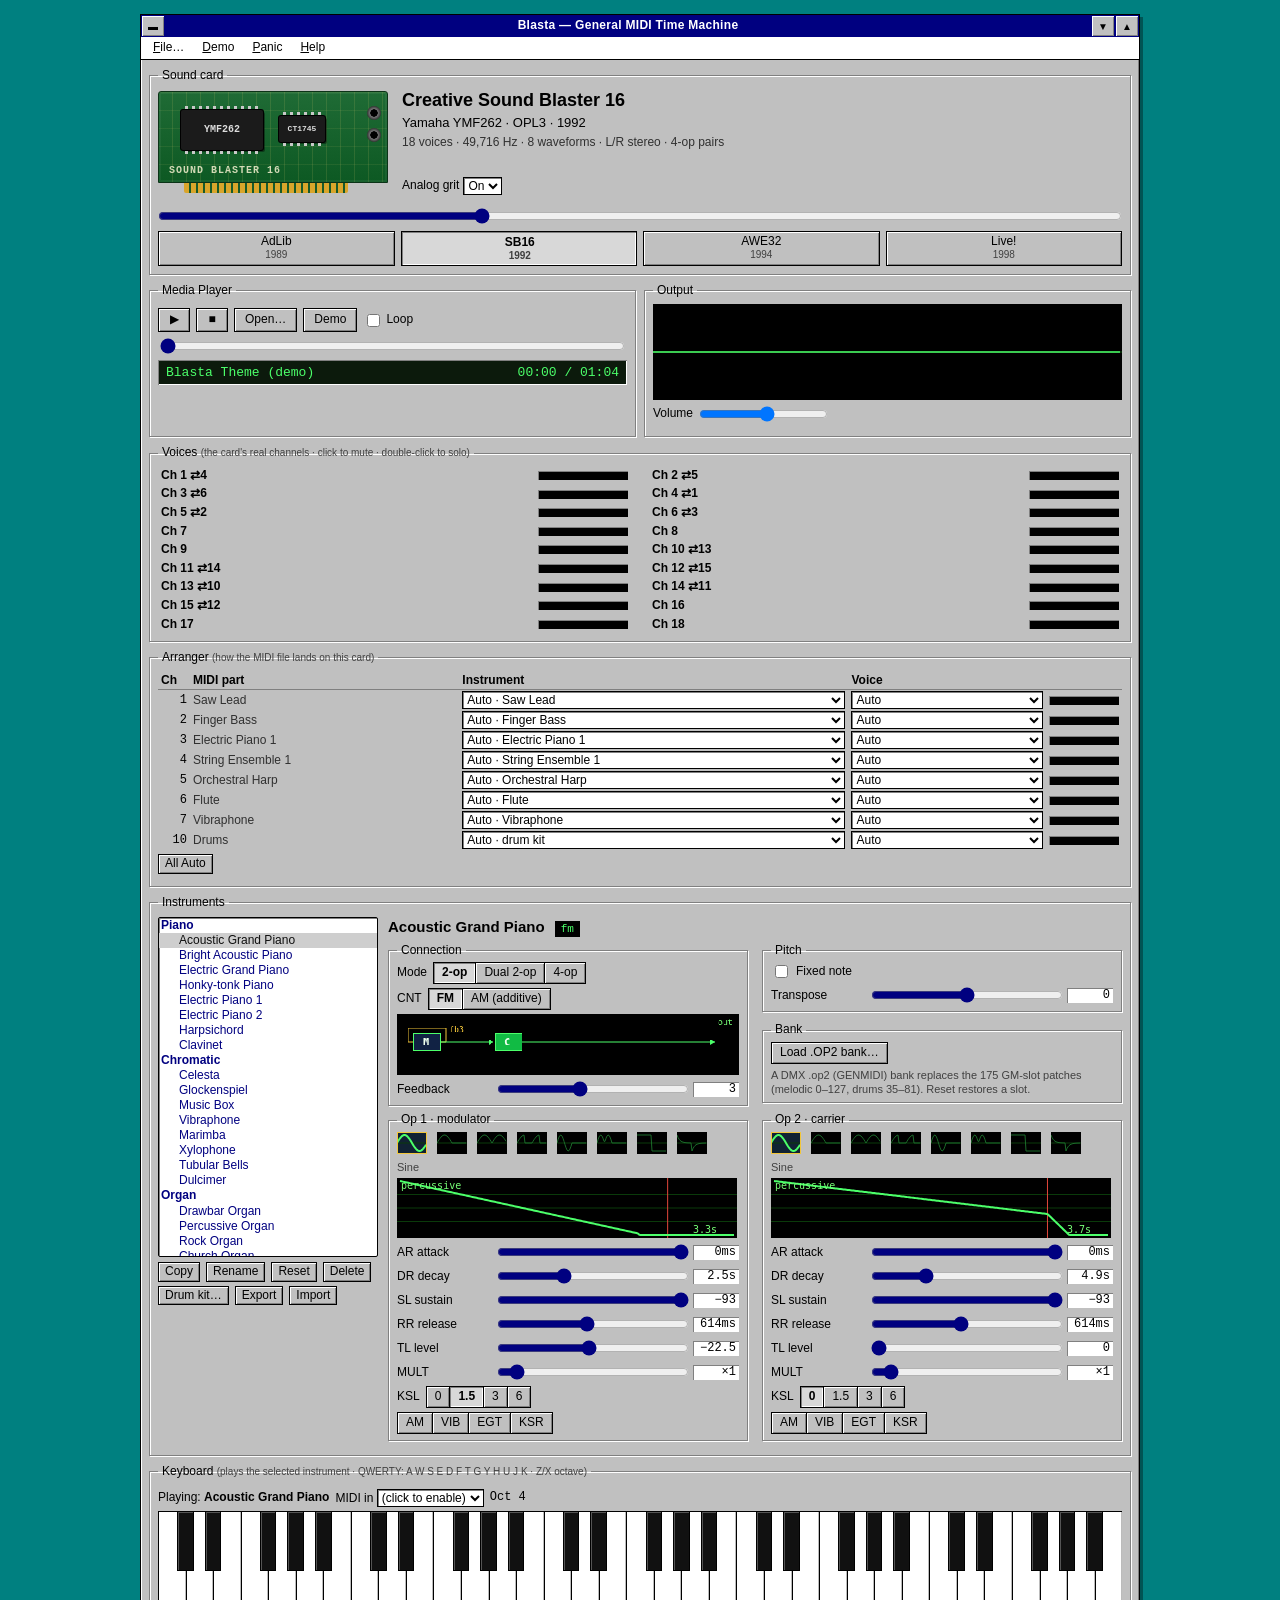
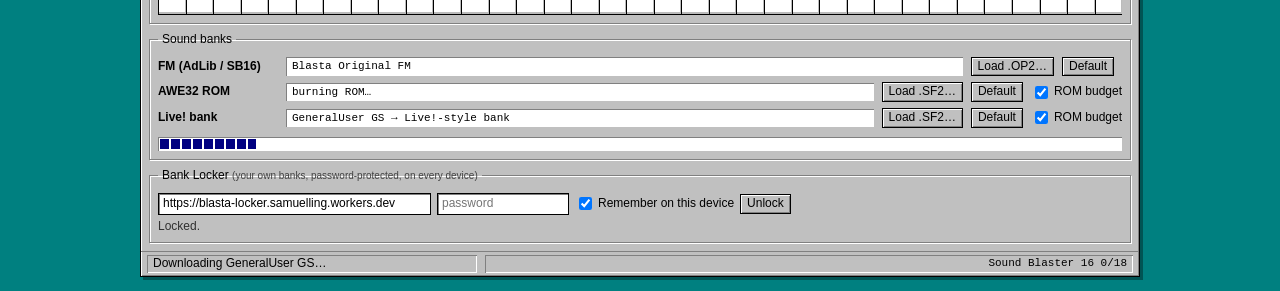
==== commit be217c7b: "Remove the click-to-power-on gate: audio engine loads at startup, first click/key anywhere (includin" ====
--- a/apps/blasta/index.html
+++ b/apps/blasta/index.html
@@ -8,9 +8,9 @@
 <link rel="stylesheet" href="css/blasta.css">
 <link rel="icon" href="data:image/svg+xml,%3Csvg xmlns=%22http://www.w3.org/2000/svg%22 viewBox=%220 0 16 16%22%3E%3Crect width=%2216%22 height=%2211%22 fill=%22%231f6b35%22/%3E%3Crect x=%222%22 y=%222%22 width=%227%22 height=%225%22 fill=%22%23111%22/%3E%3Crect x=%222%22 y=%2211%22 width=%2212%22 height=%223%22 fill=%22%23d9a52b%22/%3E%3C/svg%3E">
 </head>
-<body data-group="blasta" data-title="Blasta" data-ext="../../apps/blasta/js/blasta-ext.js">
-
-<div id="boot"><pre id="bootText"></pre><div id="bootHint">Click or press any key to power on</div></div>
+<body data-group="blasta" data-title="Blasta" data-boot-ms="1700" data-ext="../../apps/blasta/js/blasta-ext.js">
+
+<div id="boot"><pre id="bootText"></pre></div>
 
 <div id="desktop">
   <div class="window" id="win">
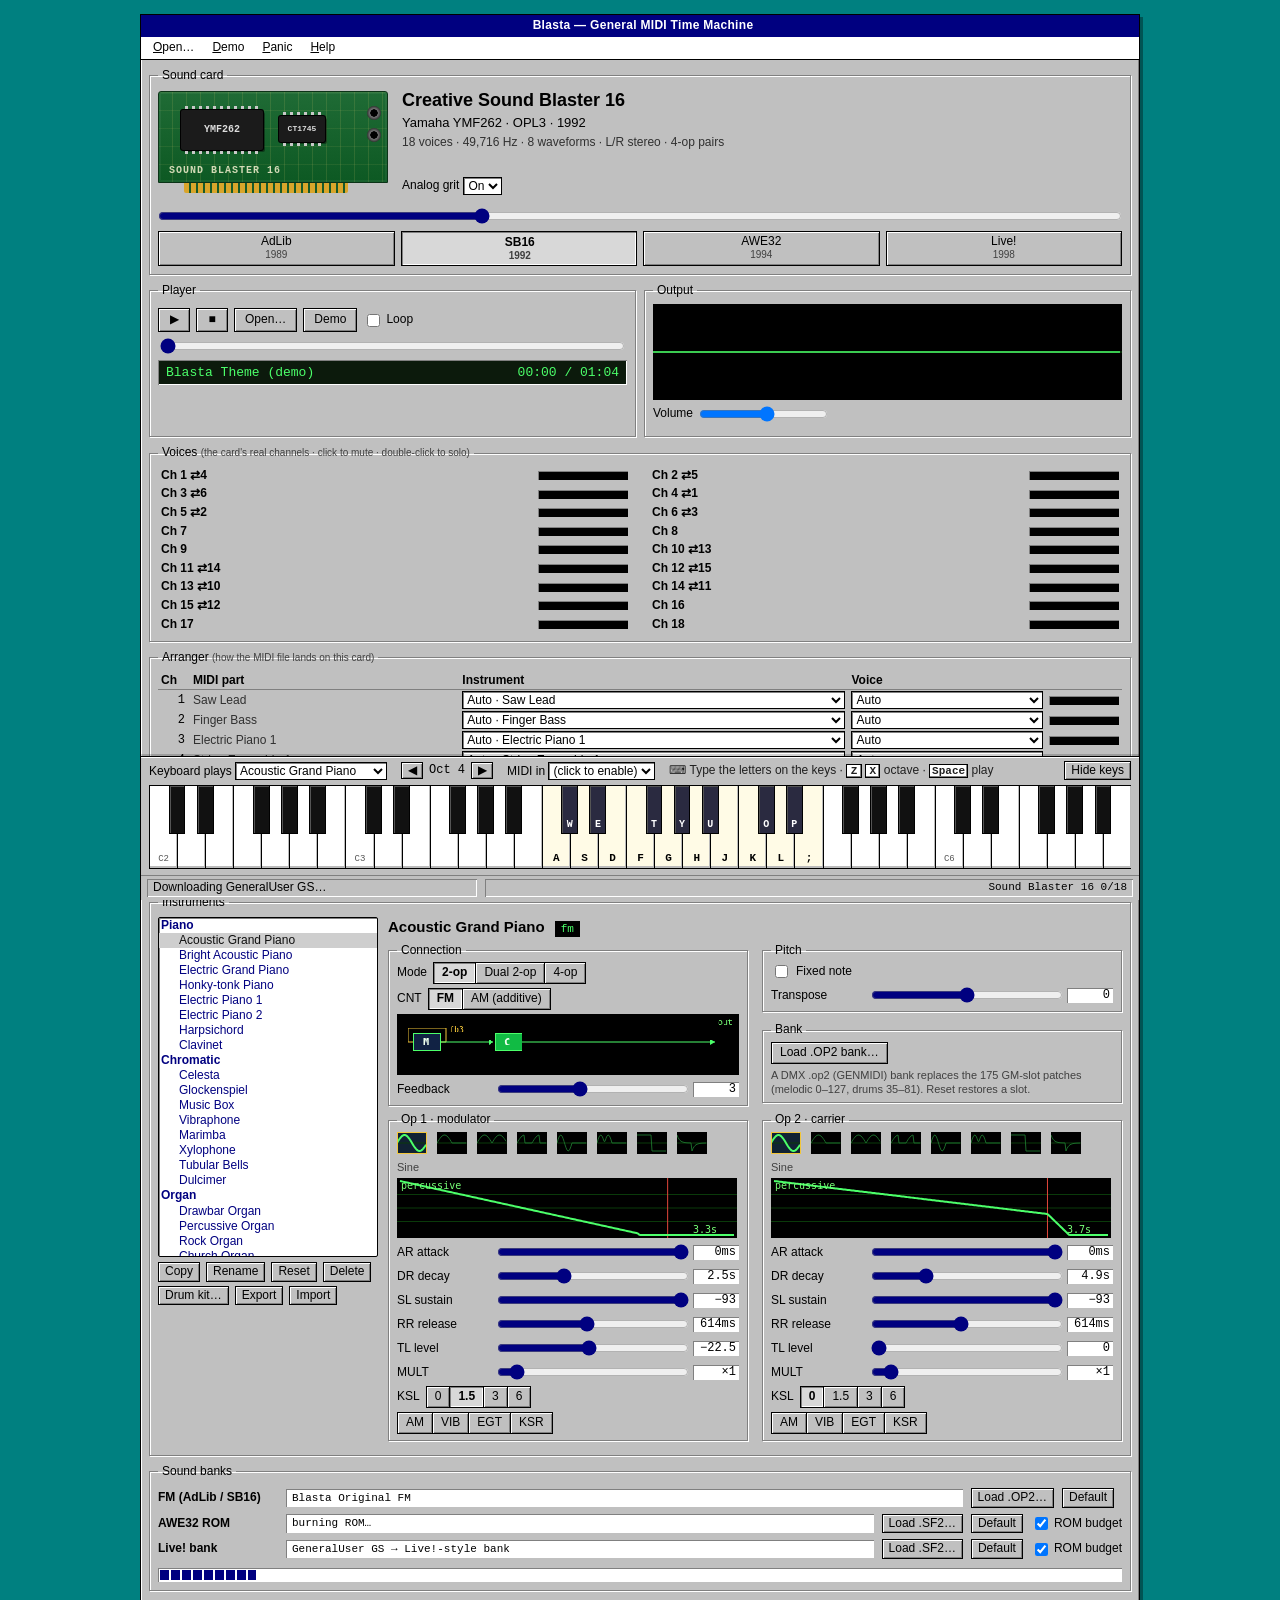
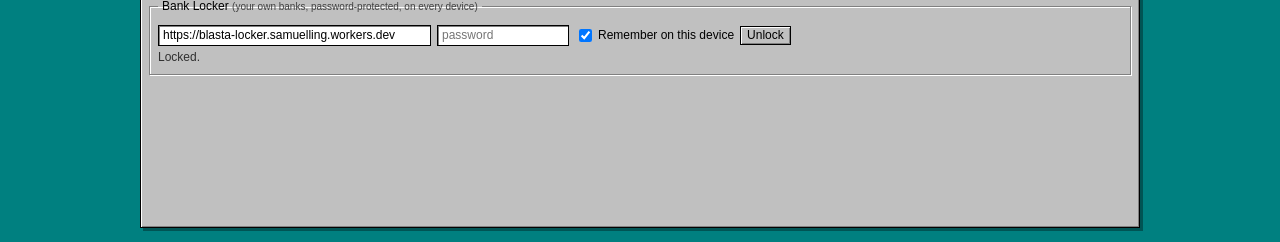
==== commit 80fff30c: "Keyboard dock with letters on the keys, real Help (F1) in every app, accessibility pass, megaZINE pr" ====
--- a/apps/blasta/index.html
+++ b/apps/blasta/index.html
@@ -14,15 +14,15 @@
 
 <div id="desktop">
   <div class="window" id="win">
-    <div class="titlebar"><span class="sysbox" title="Blasta">&#9644;</span><span class="title">Blasta — General MIDI Time Machine</span><span class="tbtn">&#9660;</span><span class="tbtn">&#9650;</span></div>
-    <div class="menubar">
-      <label class="menu" for="fileMidi"><u>F</u>ile…</label>
-      <span class="menu" id="menuDemo"><u>D</u>emo</span>
-      <span class="menu" id="menuPanic"><u>P</u>anic</span>
-      <span class="menu" id="menuAbout"><u>H</u>elp</span>
+    <header class="titlebar"><h1 class="title">Blasta — General MIDI Time Machine</h1></header>
+    <nav class="menubar" aria-label="Menu">
+      <button type="button" class="menu" data-file="fileMidi" title="Open a MIDI file (.mid)"><u>O</u>pen…</button>
+      <button type="button" class="menu" id="menuDemo" title="Play the demo song"><u>D</u>emo</button>
+      <button type="button" class="menu" id="menuPanic" title="Silence every note (if something gets stuck)"><u>P</u>anic</button>
+      <button type="button" class="menu" id="menuHelp" title="How to use this app (F1)"><u>H</u>elp</button>
       <input type="file" id="fileMidi" accept=".mid,.midi,.rmi,.kar" hidden>
-    </div>
-    <div class="body">
+    </nav>
+    <main class="body">
       <!-- ERA: the four sound cards; the slider crossfades between neighbours -->
       <fieldset class="group machine era">
         <legend>Sound card</legend>
@@ -56,21 +56,21 @@
       </fieldset>
 
       <fieldset class="group transport">
-        <legend>Media Player</legend>
+        <legend>Player</legend>
         <div class="row">
-          <button class="btn" id="btnPlay" title="Play / Pause">&#9654;</button>
-          <button class="btn" id="btnStop" title="Stop">&#9632;</button>
-          <label class="btn" for="fileMidi" title="Open MIDI file">Open…</label>
-          <button class="btn" id="btnDemo">Demo</button>
+          <button class="btn" id="btnPlay" type="button" title="Play / Pause (Space)" aria-label="Play">&#9654;</button>
+          <button class="btn" id="btnStop" type="button" title="Stop" aria-label="Stop">&#9632;</button>
+          <button type="button" class="btn" data-file="fileMidi" title="Open a MIDI file">Open…</button>
+          <button class="btn" id="btnDemo" type="button">Demo</button>
           <label class="chk"><input type="checkbox" id="chkLoop"> Loop</label>
         </div>
-        <div class="row"><input type="range" id="seek" min="0" max="1000" value="0"></div>
-        <div class="row lcd"><span id="songTitle">No song loaded</span><span id="songTime">00:00 / 00:00</span></div>
+        <div class="row"><input type="range" id="seek" min="0" max="1000" value="0" aria-label="Song position"></div>
+        <div class="row lcd"><span id="songTitle" aria-live="polite">No song loaded</span><span id="songTime">00:00 / 00:00</span></div>
       </fieldset>
 
       <fieldset class="group scopebox">
         <legend>Output</legend>
-        <canvas id="scope" width="512" height="96"></canvas>
+        <canvas id="scope" width="512" height="96" role="img" aria-label="Oscilloscope of the sound output"></canvas>
         <div class="row"><label>Volume <input type="range" id="vol" min="0" max="1.5" step="0.01" value="0.8"></label></div>
       </fieldset>
 
@@ -89,7 +89,7 @@
         <legend>Instruments</legend>
         <div class="inst-wrap">
           <div class="inst-side">
-            <select id="instList" size="18"></select>
+            <select id="instList" size="18" aria-label="Instruments"></select>
             <div class="row">
               <button class="btn small" id="instCopy" type="button" title="Make an editable copy">Copy</button>
               <button class="btn small" id="instRename" type="button">Rename</button>
@@ -99,7 +99,7 @@
             <div class="row">
               <button class="btn small" id="kitBtn" type="button">Drum kit…</button>
               <button class="btn small" id="instExport" type="button" title="Save this card's instruments to a file">Export</button>
-              <label class="btn small" for="instImport">Import</label>
+              <button type="button" class="btn small" data-file="instImport" title="Load instruments saved with Export">Import</button>
               <input type="file" id="instImport" accept=".json" hidden>
             </div>
           </div>
@@ -111,15 +111,6 @@
         </div>
       </fieldset>
 
-      <fieldset class="group keys">
-        <legend>Keyboard <small>(plays the selected instrument · QWERTY: A W S E D F T G Y H U J K · Z/X octave)</small></legend>
-        <div class="row">
-          <span>Playing: <b id="kbInst"></b></span>
-          <label>MIDI in <select id="midiIn"><option value="">(click to enable)</option></select></label>
-          <span id="octLabel">Oct 4</span>
-        </div>
-        <div id="piano"></div>
-      </fieldset>
 
       <!-- BANKS -->
       <fieldset class="group banks">
@@ -127,14 +118,14 @@
         <div class="bankrow">
           <span class="bk">FM (AdLib / SB16)</span>
           <span class="bstat" id="stFM">Blasta Original FM</span>
-          <label class="btn small" for="fileOP2">Load .OP2…</label>
+          <button type="button" class="btn small" data-file="fileOP2">Load .OP2…</button>
           <button class="btn small" id="btnFMReset" type="button" title="Forget your choice and go back to the site default">Default</button>
           <input type="file" id="fileOP2" accept=".op2" hidden>
         </div>
         <div class="bankrow">
           <span class="bk">AWE32 ROM</span>
           <span class="bstat" id="st2">GeneralUser GS → AWE-style ROM</span>
-          <label class="btn small" for="fileSF2a">Load .SF2…</label>
+          <button type="button" class="btn small" data-file="fileSF2a" aria-label="Load .SF2… into the AWE32 slot">Load .SF2…</button>
           <button class="btn small" id="reset2" type="button" title="Forget your choice and go back to the site default">Default</button>
           <label class="chk" title="Squeeze the bank into AWE32-ROM shape: 22kHz mono, one velocity layer, sparse multisamples, short loops"><input type="checkbox" id="budget2" checked> ROM budget</label>
           <input type="file" id="fileSF2a" accept=".sf2" hidden>
@@ -142,7 +133,7 @@
         <div class="bankrow">
           <span class="bk">Live! bank</span>
           <span class="bstat" id="st3">GeneralUser GS → Live!-style bank</span>
-          <label class="btn small" for="fileSF2b">Load .SF2…</label>
+          <button type="button" class="btn small" data-file="fileSF2b" aria-label="Load .SF2… into the Live! slot">Load .SF2…</button>
           <button class="btn small" id="reset3" type="button" title="Forget your choice and go back to the site default">Default</button>
           <label class="chk" title="Squeeze the bank into early-Live! shape: 32kHz, shorter attacks and loops"><input type="checkbox" id="budget3" checked> ROM budget</label>
           <input type="file" id="fileSF2b" accept=".sf2" hidden>
@@ -154,14 +145,14 @@
       <fieldset class="group locker">
         <legend>Bank Locker <small>(your own banks, password-protected, on every device)</small></legend>
         <form class="row" id="lkLogin" autocomplete="on">
-          <input id="lkUrl" name="url" type="url" placeholder="https://blasta-locker.YOU.workers.dev" size="36" required>
-          <input id="lkPw" name="password" type="password" placeholder="password" autocomplete="current-password" size="16" required>
+          <input id="lkUrl" name="url" type="url" aria-label="Locker address" placeholder="https://blasta-locker.YOU.workers.dev" size="36" required>
+          <input id="lkPw" name="password" type="password" aria-label="Locker password" placeholder="password" autocomplete="current-password" size="16" required>
           <label class="chk"><input type="checkbox" id="lkRemember" checked> Remember on this device</label>
           <button class="btn small" type="submit">Unlock</button>
         </form>
         <div id="lkOpen" hidden>
           <div class="row">
-            <label class="btn small" for="lkFile">Upload…</label>
+            <button type="button" class="btn small" data-file="lkFile">Upload…</button>
             <input type="file" id="lkFile" accept=".sf2,.op2" multiple hidden>
             <button class="btn small" id="lkRefresh" type="button">Refresh</button>
             <button class="btn small" id="lkLock" type="button">Lock</button>
@@ -174,17 +165,29 @@
           <div class="shelfhead">Public banks <small>(read-only — load one into your own slots)</small></div>
           <div id="shelfList"></div>
         </div>
-        <div class="lkstat" id="lkStat">Locked.</div>
-      </fieldset>
+        <div class="lkstat" id="lkStat" role="status" aria-live="polite">Locked.</div>
+      </fieldset>
+    </main>
+    <div class="dock" id="dock">
+      <section class="keys" aria-label="Keyboard">
+        <div class="keyrow">
+          <label class="kb-inst">Keyboard plays <select id="kbInst" aria-label="Instrument the keyboard plays"></select></label>
+          <span class="octave"><button type="button" class="btn small" id="octDown" aria-label="Octave down (Z)" title="Octave down (Z)">&#9664;</button><span id="octLabel" aria-live="polite">Oct 4</span><button type="button" class="btn small" id="octUp" aria-label="Octave up (X)" title="Octave up (X)">&#9654;</button></span>
+          <label class="kb-midi">MIDI in <select id="midiIn"><option value="">(click to enable)</option></select></label>
+          <span class="kbhint" id="kbHint">&#9000; Type the letters on the keys · <b>Z</b> <b>X</b> octave · <b>Space</b> play</span>
+          <button type="button" class="btn small" id="dockToggle" aria-expanded="true" aria-controls="piano">Hide keys</button>
+        </div>
+        <div id="piano" aria-hidden="true"></div>
+      </section>
+      <div class="statusbar" role="region" aria-label="Status"><span id="status" role="status" aria-live="polite">Ready</span><span id="voices"></span></div>
     </div>
-    <div class="statusbar"><span id="status">Ready</span><span id="voices"></span></div>
   </div>
 </div>
 
 <div id="about" class="dialog" hidden>
-  <div class="window">
-    <div class="titlebar"><span class="sysbox">&#9644;</span><span class="title">About Blasta</span></div>
-    <div class="body about-body">
+  <div class="window" role="dialog" aria-modal="true" aria-labelledby="aboutTitle">
+    <div class="titlebar"><button type="button" class="sysbox" data-close aria-label="Close">&#9644;</button><h2 class="title" id="aboutTitle">About Blasta</h2></div>
+    <div class="body about-body" id="aboutText">
       <p><b>Blasta</b> plays General MIDI through four simulated generations of PC sound card. Drag the slider to age a song forward from AdLib FM to Sound Blaster Live! — neighbouring cards crossfade.</p>
       <p>Each card has its <b>own</b> voices and instruments: the FM cards play an OPL patch bank you can edit operator by operator (2-op, OP2 double voices and true OPL3 4-op); the wavetable cards play the loaded SoundFont's own presets, with your generator edits layered on top. The <b>Arranger</b> shows where each MIDI part lands — leave it on Auto or pick any instrument and voice.</p>
       <p><b>FM eras</b> run a cycle-accurate YMF262 emulation (a JavaScript port of <a href="https://github.com/nukeykt/Nuked-OPL3" target="_blank" rel="noopener">Nuked OPL3</a> by Nuke.YKT, LGPL-2.1) at the chip's native 49,716 Hz, programmed through its registers like a period driver and fed through a floating-point DAC model, with an original patch bank. Load your own <code>.op2</code> bank (e.g. the free DMXOPL).</p>
@@ -192,7 +195,7 @@
       <p>Banks you load are <b>saved in this browser</b> and come back next time. <b>Default</b> forgets them. Unlock your <b>Bank Locker</b> (a private Cloudflare store, see <code>locker/README.md</code>) and they're also uploaded behind your password and follow you to every device.</p>
       <p>Drop <code>.mid</code>, <code>.sf2</code> or <code>.op2</code> files anywhere on the window.</p>
       <p class="fine">No Creative, E-mu, Yamaha or Microsoft data is included. Sound Blaster, AWE32 and Live! are trademarks of Creative Technology; names are used only to describe the eras being evoked.</p>
-      <div class="row right"><button class="btn" id="aboutOK">OK</button></div>
+      <div class="row right"><button class="btn" id="aboutOK" type="button">OK</button></div>
     </div>
   </div>
 </div>
--- a/common/app.css
+++ b/common/app.css
@@ -191,7 +191,7 @@
 /* ---------- embedded in the RetroSynths desktop ---------- */
 body.embed #desktop { padding: 0; display: block; }
 body.embed #win { max-width: none; border: none; box-shadow: none; }
-body.embed #win > .titlebar { display: none; }
+body.embed #win > .titlebar { position: absolute; width: 1px; height: 1px; overflow: hidden; clip: rect(0 0 0 0); }
 body.embed #boot { background: var(--face); color: #000; display: flex; flex-direction: column; align-items: center; justify-content: center; font: 14px var(--ui); }
 body.embed #bootText { display: none; }
 body.embed #bootHint { animation: none; padding: 12px 22px; border: 1px solid #000; box-shadow: inset 1px 1px #fff, inset -1px -1px #808080; background: var(--face); }
@@ -260,3 +260,78 @@
 body[data-group] .body { grid-template-columns: minmax(0, 1fr) minmax(0, 1fr); }
 .voices { grid-column: 1 / -1; }
 #voiceRows { display: grid; grid-template-columns: repeat(auto-fill, minmax(330px, 1fr)); gap: 1px 18px; }
+
+/* ---------- accessibility + keyboard dock (Nov 2026) ---------- */
+.sr-only { position: absolute !important; width: 1px; height: 1px; overflow: hidden; clip: rect(0 0 0 0); white-space: nowrap; }
+/* the classic dotted focus rectangle, drawn inside the control so the bevels stay intact */
+:focus { outline: none; }
+:focus-visible { outline: 1px dotted #000; outline-offset: -4px; }
+.menu:focus-visible, .help-nav button:focus-visible { outline-color: #fff; background: var(--title); color: #fff; }
+input[type=range]:focus-visible, select:focus-visible, canvas:focus-visible { outline: 1px dotted #000; outline-offset: 1px; }
+.lcd :focus-visible { outline-color: var(--lcdfg); }
+h1.title, h2.title { margin: 0; font: inherit; font-weight: bold; }
+.titlebar { padding-left: 6px; }
+.titlebar .sysbox { border: 0; padding: 0; cursor: pointer; flex: none; }
+button.menu { background: none; border: 0; font: inherit; color: inherit; }
+button.menu:hover, button.menu:focus-visible { background: var(--title); color: #fff; }
+
+/* voices + arranger channels are real buttons now */
+button.vrow { width: 100%; background: none; border: 0; font: inherit; color: inherit; text-align: left; }
+button.vrow[aria-pressed=true] .vname { text-decoration: line-through; }
+.arow button.num { background: none; border: 0; font: inherit; font-family: "Lucida Console", monospace; text-align: right; cursor: pointer; padding: 0 2px; color: inherit; }
+.arow.muted button.num { text-decoration: line-through; }
+
+/* keyboard dock: always on screen at the bottom of the window */
+.window#win { display: flex; flex-direction: column; }
+.dock { position: sticky; bottom: 0; z-index: 20; background: var(--face); border-top: 1px solid var(--dk); box-shadow: inset 0 1px var(--hi), 0 -2px 0 rgba(0,0,0,.18); }
+.dock .keys { padding: 4px 8px 6px; }
+.keyrow { display: flex; align-items: center; gap: 6px 14px; flex-wrap: wrap; }
+.kb-inst select { max-width: 230px; }
+.octave { display: inline-flex; align-items: center; gap: 4px; }
+.octave .btn.small { padding: 0 5px; min-width: 22px; }
+#octLabel { min-width: 40px; text-align: center; }
+.kbhint { color: #202020; flex: 1 1 260px; }
+.kbhint b { display: inline-block; min-width: 1.4em; text-align: center; background: #fff; border: 1px solid #000; box-shadow: inset -1px -1px var(--lo); padding: 0 2px; font: bold 11px "Lucida Console", monospace; }
+#dockToggle { margin-left: auto; }
+.dock #piano { height: 84px; margin-top: 5px; }
+#piano .lbl { position: absolute; left: 0; right: 0; bottom: 4px; text-align: center; font: bold 11px "Lucida Console", monospace; color: #000; pointer-events: none; }
+#piano .w, #piano .b { position: relative; }
+#piano .b { position: absolute; }
+#piano .b .lbl { color: #fff; bottom: 3px; font-size: 10px; }
+#piano .lbl.oct { color: #555; font-weight: normal; font-size: 9px; }
+#piano .w.qw { background: #fffbe6; }
+#piano .b.qw { background: #2a2a40; }
+.statusbar { border-top: 1px solid var(--lo); }
+
+/* ---------- Help window ---------- */
+.dialog.help .window { max-width: 880px; width: 100%; height: min(86vh, 680px); display: flex; flex-direction: column; }
+.help-bar { display: flex; gap: 4px; padding: 4px 6px; border-bottom: 1px solid var(--lo); flex: none; }
+.help-gap { flex: 1; }
+.help-panes { flex: 1; display: grid; grid-template-columns: 220px minmax(0, 1fr); min-height: 0; }
+.help-nav { display: flex; flex-direction: column; gap: 1px; padding: 6px; border-right: 1px solid var(--lo); overflow: auto; background: var(--face); }
+.help-nav button { text-align: left; background: none; border: 0; font: inherit; padding: 3px 6px; cursor: pointer; color: #000; }
+.help-nav button:hover { text-decoration: underline; }
+.help-nav button.on { background: var(--title); color: #fff; }
+.help-text { overflow: auto; padding: 10px 16px 18px; background: #fff; box-shadow: inset 1px 1px var(--lo); font-size: 13px; line-height: 1.5; user-select: text; }
+.help-text h3 { margin: 10px 0 6px; font-size: 14px; }
+.help-text .help-h { margin-top: 0; font-size: 17px; color: var(--title); }
+.help-text ul, .help-text ol { padding-left: 22px; margin: 6px 0 10px; }
+.help-text li { margin: 3px 0; }
+.help-text a { color: var(--title); }
+.keymap { background: var(--lcd); color: var(--lcdfg); font: 13px/1.5 "Lucida Console", "Courier New", monospace; padding: 8px 12px; overflow: auto; }
+.keys-table { border-collapse: collapse; margin: 6px 0 10px; }
+.keys-table th, .keys-table td { text-align: left; padding: 3px 10px 3px 0; vertical-align: top; border-bottom: 1px solid #ddd; }
+.keys-table th { font-family: "Lucida Console", monospace; white-space: nowrap; }
+.mlist li { margin-bottom: 6px; }
+@media (max-width: 760px) {
+  .help-panes { grid-template-columns: 1fr; grid-template-rows: auto 1fr; }
+  .help-nav { flex-direction: row; flex-wrap: wrap; border-right: 0; border-bottom: 1px solid var(--lo); max-height: 30vh; }
+  .dialog.help .window { height: 92vh; }
+  .dock #piano { height: 64px; }
+  .kbhint { display: none; }
+}
+@media (prefers-reduced-motion: reduce) {
+  *, *::before, *::after { animation: none !important; transition: none !important; }
+}
+.plate .p-maker { right: 10px; white-space: nowrap; overflow: hidden; text-overflow: ellipsis; }
+@media (max-width: 760px) { .mtop { flex-wrap: wrap; } }
